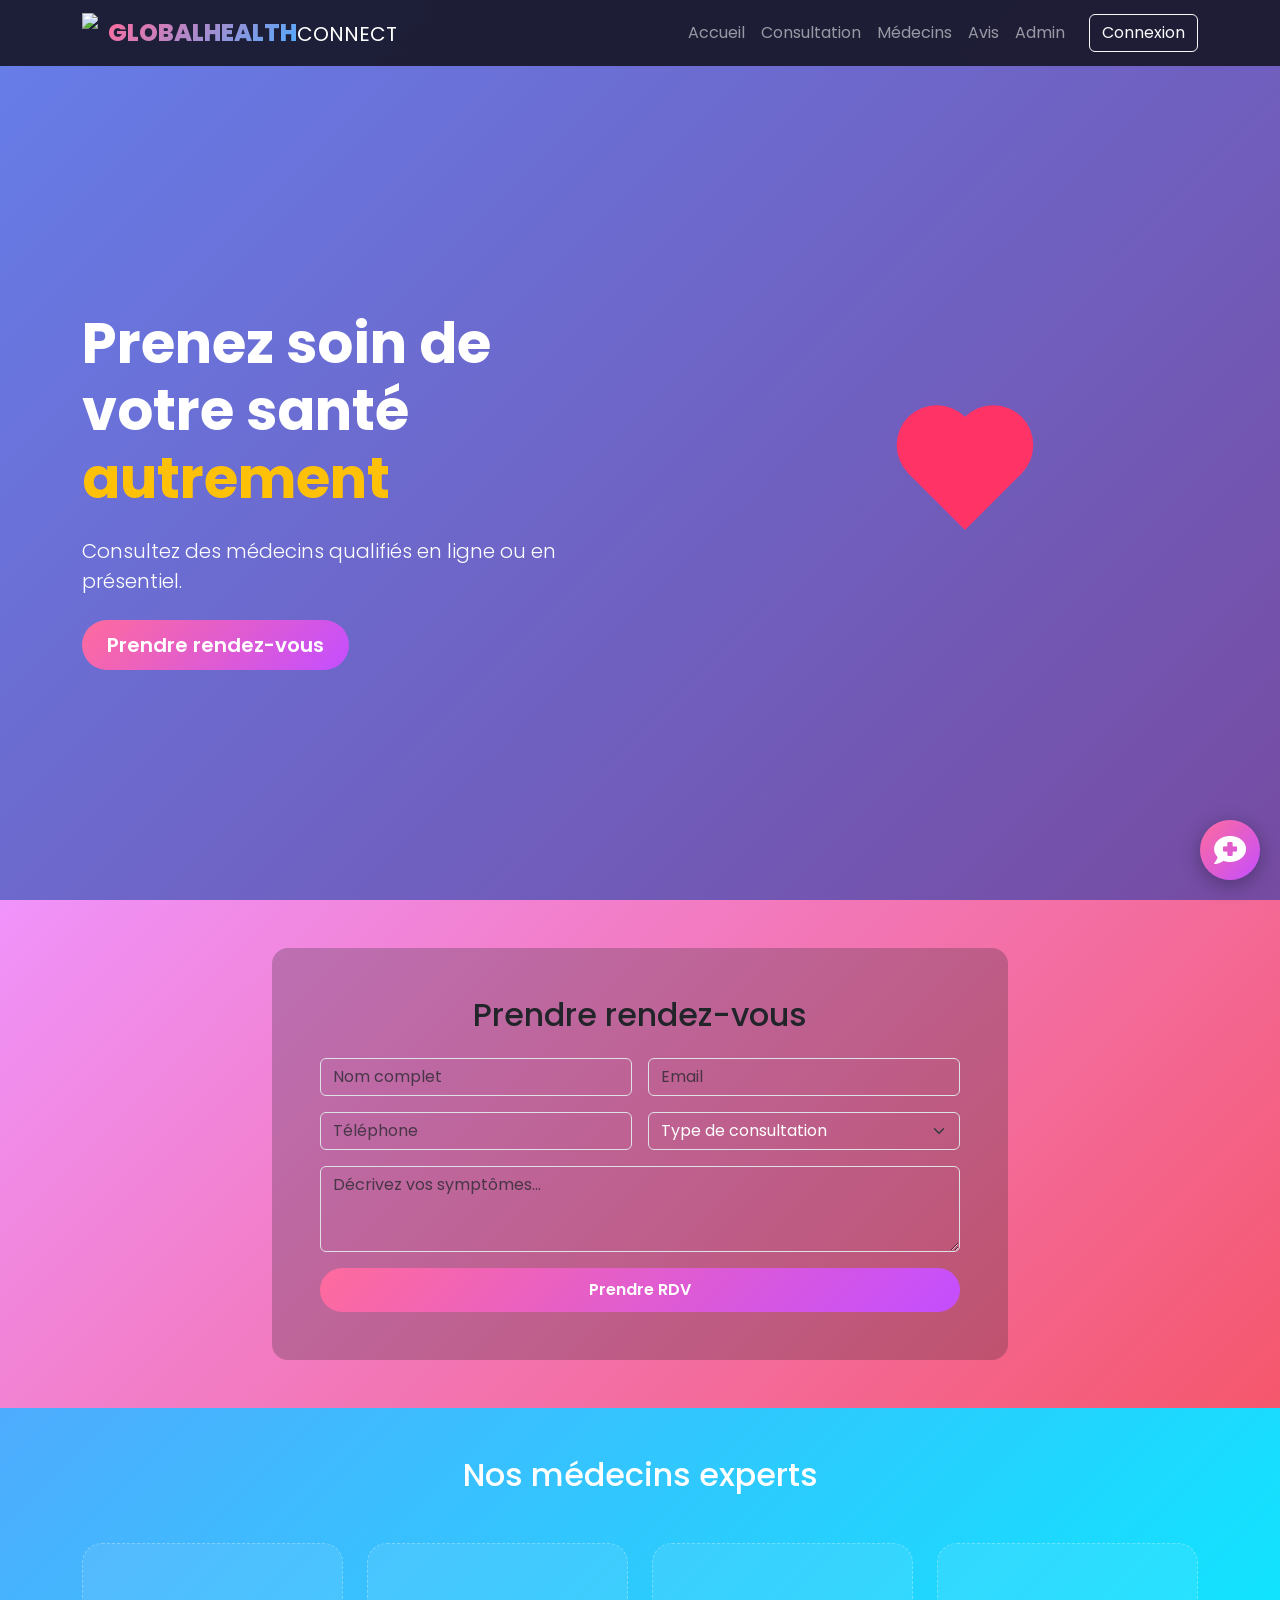
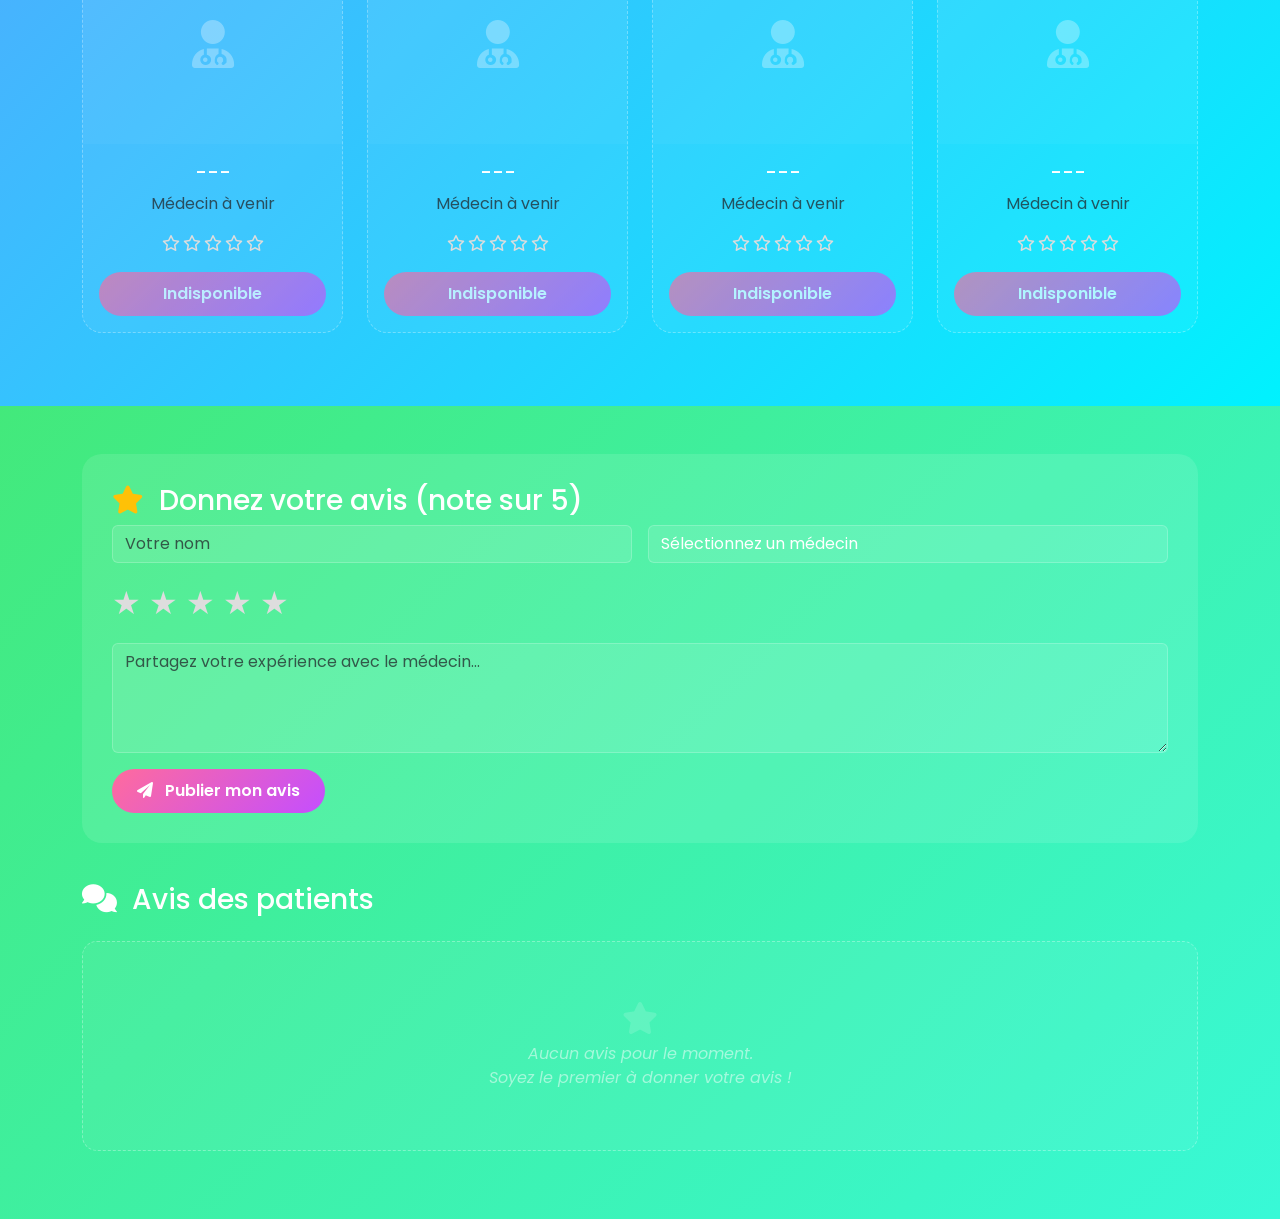
==== app/views/frontoffice/layout/index.html @ df86ed03 "Premier commit" ====
<!DOCTYPE html>
<html lang="fr">
<head>
    <meta charset="UTF-8">
    <meta name="viewport" content="width=device-width, initial-scale=1.0">
    <title>GlobalHealth - Plateforme Médicale</title>
    <link href="https://cdn.jsdelivr.net/npm/bootstrap@5.1.3/dist/css/bootstrap.min.css" rel="stylesheet">
    <link rel="stylesheet" href="https://cdnjs.cloudflare.com/ajax/libs/font-awesome/6.0.0/css/all.min.css">
    <link href="https://fonts.googleapis.com/css2?family=Poppins:wght@300;400;500;600;700;800&display=swap" rel="stylesheet">
    <style>
        :root { --vibrant-pink: #ff6b9d; --vibrant-purple: #c44eff; --light-blue: #4facfe; --dark-bg: #1a1a2e; }
        * { margin: 0; padding: 0; box-sizing: border-box; }
        body { font-family: 'Poppins', sans-serif; background: var(--dark-bg); color: white; overflow-x: hidden; }
        
        .navbar-brand img { height: 40px; }
        .globalhealth-logo { display: flex; align-items: center; gap: 10px; }
        .globalhealth-logo .logo-text { font-size: 1.5rem; font-weight: 800; background: linear-gradient(135deg, var(--vibrant-pink), var(--light-blue)); -webkit-background-clip: text; -webkit-text-fill-color: transparent; }
        .user-avatar { width: 40px; height: 40px; background: linear-gradient(135deg, var(--vibrant-pink), var(--vibrant-purple)); border-radius: 50%; display: flex; align-items: center; justify-content: center; cursor: pointer; }
        .btn-custom { background: linear-gradient(135deg, var(--vibrant-pink), var(--vibrant-purple)); border: none; padding: 10px 25px; border-radius: 30px; color: white; font-weight: 600; transition: all 0.3s; }
        .btn-custom:hover { transform: translateY(-2px); }
        
        /* Cartes médecins (template vide) */
        .doctor-card { background: rgba(255,255,255,0.05); border-radius: 20px; overflow: hidden; transition: all 0.3s; margin-bottom: 25px; border: 1px dashed rgba(255,255,255,0.3); }
        .doctor-card .card-placeholder { height: 200px; background: rgba(255,255,255,0.03); display: flex; align-items: center; justify-content: center; }
        .review-card { background: rgba(255,255,255,0.05); border-radius: 15px; padding: 20px; margin-bottom: 20px; border: 1px dashed rgba(255,255,255,0.3); }
        
        /* Étoiles */
        .rating-static { display: inline-flex; gap: 3px; }
        .rating-static i.fas.fa-star { color: #ffc107; }
        .rating-static i.far.fa-star { color: #ddd; }
        .rating-input { display: flex; flex-direction: row-reverse; justify-content: flex-end; gap: 8px; }
        .rating-input input { display: none; }
        .rating-input label { font-size: 2rem; color: #ddd; cursor: pointer; }
        .rating-input label:hover, .rating-input label:hover ~ label, .rating-input input:checked ~ label { color: #ffc107; }
        
        .review-form-container { background: rgba(255,255,255,0.1); border-radius: 20px; padding: 30px; margin-bottom: 40px; }
        .review-form-container .form-control, .review-form-container .form-select { background: rgba(255,255,255,0.1); border: 1px solid rgba(255,255,255,0.2); color: white; }
        
        .login-modal .modal-content { background: linear-gradient(135deg, #1a1a2e, #16213e); border: 1px solid rgba(255,255,255,0.2); border-radius: 20px; }
        
        /* Chatbot - interface non fonctionnelle */
        .chatbot-container { position: fixed; bottom: 20px; right: 20px; z-index: 1000; }
        .chatbot-toggle { width: 60px; height: 60px; border-radius: 50%; background: linear-gradient(135deg, var(--vibrant-pink), var(--vibrant-purple)); display: flex; align-items: center; justify-content: center; cursor: pointer; box-shadow: 0 5px 20px rgba(0,0,0,0.3); }
        .chatbot-window { position: absolute; bottom: 80px; right: 0; width: 380px; height: 500px; background: rgba(26,26,46,0.95); backdrop-filter: blur(10px); border-radius: 20px; border: 1px solid rgba(255,255,255,0.2); display: none; flex-direction: column; overflow: hidden; }
        .chatbot-window.show { display: flex; }
        .chatbot-header { background: linear-gradient(135deg, var(--vibrant-pink), var(--vibrant-purple)); padding: 15px; text-align: center; }
        .chatbot-messages { flex: 1; padding: 15px; overflow-y: auto; }
        .chatbot-input { display: flex; padding: 10px; border-top: 1px solid rgba(255,255,255,0.2); }
        .chatbot-input input { flex: 1; background: rgba(255,255,255,0.1); border: none; padding: 10px; border-radius: 20px; color: white; }
        .chatbot-input button { background: var(--vibrant-pink); border: none; border-radius: 50%; width: 40px; margin-left: 10px; color: white; cursor: pointer; }
        .message { margin-bottom: 10px; padding: 8px 12px; border-radius: 15px; max-width: 80%; }
        .message.user { background: var(--vibrant-purple); margin-left: auto; text-align: right; }
        .message.bot { background: rgba(255,255,255,0.1); }
        
        .notification-toast { position: fixed; bottom: 20px; right: 20px; background: linear-gradient(135deg, var(--vibrant-pink), var(--vibrant-purple)); padding: 12px 24px; border-radius: 10px; transform: translateX(400px); transition: transform 0.3s; z-index: 1001; }
        .notification-toast.show { transform: translateX(0); }
        .heartbeat-animation { position: relative; width: 200px; height: 200px; margin: 0 auto; }
        .heart { position: absolute; top: 50%; left: 50%; width: 80px; height: 80px; background: #ff3366; transform: rotate(45deg) translate(-50%, -50%); animation: heartbeat 1.5s infinite; }
        .heart:before, .heart:after { content: ''; position: absolute; width: 80px; height: 80px; border-radius: 50%; background: #ff3366; }
        .heart:before { top: -40px; left: 0; }
        .heart:after { top: 0; left: -40px; }
        @keyframes heartbeat { 0%,100% { transform: rotate(45deg) scale(1); } 50% { transform: rotate(45deg) scale(1.2); } }
        
        .placeholder-text { color: rgba(255,255,255,0.5); text-align: center; padding: 40px; font-style: italic; }
    </style>
</head>
<body>

<!-- Navigation -->
<nav class="navbar navbar-expand-lg navbar-dark fixed-top" style="background: rgba(26,26,46,0.95); backdrop-filter: blur(10px);">
    <div class="container">
        <a class="navbar-brand" href="#"><div class="globalhealth-logo"><img src="https://via.placeholder.com/40x40?text=GH"><div><span class="logo-text">GLOBALHEALTH</span><span class="logo-sub">CONNECT</span></div></div></a>
        <button class="navbar-toggler" type="button" data-bs-toggle="collapse" data-bs-target="#navbarNav"><span class="navbar-toggler-icon"></span></button>
        <div class="collapse navbar-collapse" id="navbarNav">
            <ul class="navbar-nav ms-auto">
                <li class="nav-item"><a class="nav-link" href="#home">Accueil</a></li>
                <li class="nav-item"><a class="nav-link" href="#consultation">Consultation</a></li>
                <li class="nav-item"><a class="nav-link" href="#medecins">Médecins</a></li>
                <li class="nav-item"><a class="nav-link" href="#avis">Avis</a></li>
                <li class="nav-item"><a class="nav-link" href="#" onclick="checkAdminAndRedirect()">Admin</a></li>
            </ul>
            <div class="user-menu ms-3" id="userMenu" style="display: none;">
                <div class="dropdown"><div class="user-avatar" data-bs-toggle="dropdown"><i class="fas fa-user"></i></div>
                <ul class="dropdown-menu dropdown-menu-custom"><li><a class="dropdown-item" href="#" onclick="showProfile()">Mon profil</a></li><li><a class="dropdown-item" href="#" onclick="showAppointments()">Mes RDV</a></li><li><a class="dropdown-item" href="#" onclick="logout()">Déconnexion</a></li></ul></div>
            </div>
            <button class="btn btn-outline-light ms-3" id="loginBtn" onclick="showLoginModal()">Connexion</button>
        </div>
    </div>
</nav>

<!-- Hero Section -->
<section id="home" style="min-height: 100vh; display: flex; align-items: center; background: linear-gradient(135deg, #667eea 0%, #764ba2 100%); padding-top: 80px;">
    <div class="container"><div class="row align-items-center"><div class="col-lg-6"><h1 class="display-4 fw-bold mb-4">Prenez soin de votre santé <span class="text-warning">autrement</span></h1><p class="lead mb-4">Consultez des médecins qualifiés en ligne ou en présentiel.</p><a href="#consultation" class="btn btn-custom btn-lg">Prendre rendez-vous</a></div>
    <div class="col-lg-6 text-center"><div class="heartbeat-animation"><div class="heart"></div></div></div></div></div>
</section>

<!-- Formulaire RDV -->
<section id="consultation" class="py-5" style="background: linear-gradient(135deg, #f093fb 0%, #f5576c 100%);">
    <div class="container"><div class="row justify-content-center"><div class="col-lg-8"><div class="card bg-dark bg-opacity-25 border-0 rounded-4"><div class="card-body p-5"><h2 class="text-center mb-4">Prendre rendez-vous</h2>
    <form id="appointmentForm"><div class="row g-3"><div class="col-md-6"><input type="text" class="form-control bg-transparent text-white" id="patientName" placeholder="Nom complet" required></div>
    <div class="col-md-6"><input type="email" class="form-control bg-transparent text-white" id="patientEmail" placeholder="Email" required></div>
    <div class="col-md-6"><input type="tel" class="form-control bg-transparent text-white" id="patientPhone" placeholder="Téléphone" required></div>
    <div class="col-md-6"><select class="form-select bg-transparent text-white" id="consultationType" required><option value="">Type de consultation</option><option value="video">Visioconférence</option><option value="presentiel">Présentiel</option></select></div>
    <div class="col-12"><textarea class="form-control bg-transparent text-white" id="symptoms" rows="3" placeholder="Décrivez vos symptômes..." required></textarea></div>
    <div class="col-12"><button type="submit" class="btn btn-custom w-100">Prendre RDV</button></div></div></form></div></div></div></div></div>
</section>

<!-- SECTION MÉDECINS - TEMPLATE VIDE -->
<section id="medecins" class="py-5" style="background: linear-gradient(135deg, #4facfe 0%, #00f2fe 100%);">
    <div class="container"><h2 class="text-center mb-5">Nos médecins experts</h2>
    <div class="row" id="doctorsList">
        <!-- Template vide - 4 cartes vides -->
        <div class="col-md-3"><div class="doctor-card"><div class="card-placeholder"><i class="fas fa-user-md fa-3x" style="opacity:0.3"></i></div><div class="p-3 text-center"><h5>---</h5><p class="text-muted">Médecin à venir</p><div class="rating-static"><i class="far fa-star"></i><i class="far fa-star"></i><i class="far fa-star"></i><i class="far fa-star"></i><i class="far fa-star"></i></div><button class="btn btn-custom w-100 mt-3 disabled">Indisponible</button></div></div></div>
        <div class="col-md-3"><div class="doctor-card"><div class="card-placeholder"><i class="fas fa-user-md fa-3x" style="opacity:0.3"></i></div><div class="p-3 text-center"><h5>---</h5><p class="text-muted">Médecin à venir</p><div class="rating-static"><i class="far fa-star"></i><i class="far fa-star"></i><i class="far fa-star"></i><i class="far fa-star"></i><i class="far fa-star"></i></div><button class="btn btn-custom w-100 mt-3 disabled">Indisponible</button></div></div></div>
        <div class="col-md-3"><div class="doctor-card"><div class="card-placeholder"><i class="fas fa-user-md fa-3x" style="opacity:0.3"></i></div><div class="p-3 text-center"><h5>---</h5><p class="text-muted">Médecin à venir</p><div class="rating-static"><i class="far fa-star"></i><i class="far fa-star"></i><i class="far fa-star"></i><i class="far fa-star"></i><i class="far fa-star"></i></div><button class="btn btn-custom w-100 mt-3 disabled">Indisponible</button></div></div></div>
        <div class="col-md-3"><div class="doctor-card"><div class="card-placeholder"><i class="fas fa-user-md fa-3x" style="opacity:0.3"></i></div><div class="p-3 text-center"><h5>---</h5><p class="text-muted">Médecin à venir</p><div class="rating-static"><i class="far fa-star"></i><i class="far fa-star"></i><i class="far fa-star"></i><i class="far fa-star"></i><i class="far fa-star"></i></div><button class="btn btn-custom w-100 mt-3 disabled">Indisponible</button></div></div></div>
    </div></div>
</section>

<!-- SECTION AVIS - TEMPLATE VIDE -->
<section id="avis" class="py-5" style="background: linear-gradient(135deg, #43e97b 0%, #38f9d7 100%);">
    <div class="container">
        <div class="review-form-container"><h3><i class="fas fa-star text-warning me-2"></i> Donnez votre avis (note sur 5)</h3>
        <form id="submitReviewForm"><div class="row g-3"><div class="col-md-6"><input type="text" class="form-control" id="reviewName" placeholder="Votre nom" required></div>
        <div class="col-md-6"><select class="form-select" id="reviewDoctorId" required><option value="">Sélectionnez un médecin</option></select></div>
        <div class="col-12"><div class="rating-input"><input type="radio" name="reviewRating" value="5" id="rating5"><label for="rating5">★</label>
        <input type="radio" name="reviewRating" value="4" id="rating4"><label for="rating4">★</label><input type="radio" name="reviewRating" value="3" id="rating3"><label for="rating3">★</label>
        <input type="radio" name="reviewRating" value="2" id="rating2"><label for="rating2">★</label><input type="radio" name="reviewRating" value="1" id="rating1"><label for="rating1">★</label></div></div>
        <div class="col-12"><textarea class="form-control" id="reviewComment" rows="4" placeholder="Partagez votre expérience avec le médecin..." required></textarea></div>
        <div class="col-12"><button type="submit" class="btn btn-custom"><i class="fas fa-paper-plane me-2"></i> Publier mon avis</button></div></div></form></div>
        <h3 class="mb-4"><i class="fas fa-comments me-2"></i> Avis des patients</h3>
        <div class="row" id="reviewsList">
            <div class="col-12"><div class="review-card text-center"><div class="placeholder-text"><i class="fas fa-star fa-2x mb-2" style="opacity:0.3"></i><br>Aucun avis pour le moment.<br>Soyez le premier à donner votre avis !</div></div></div>
        </div>
    </div>
</section>

<!-- Modal Login -->
<div class="modal fade" id="loginModal" tabindex="-1"><div class="modal-dialog modal-dialog-centered"><div class="modal-content login-modal"><div class="modal-header border-0"><h5 class="modal-title">Connexion Backoffice</h5><button type="button" class="btn-close btn-close-white" data-bs-dismiss="modal"></button></div>
<div class="modal-body"><form id="loginForm"><div class="mb-3"><label>Identifiant</label><input type="text" class="form-control bg-transparent text-white" id="loginUsername" required></div>
<div class="mb-3"><label>Mot de passe</label><input type="password" class="form-control bg-transparent text-white" id="loginPassword" required></div>
<button type="submit" class="btn btn-custom w-100">Se connecter</button></form></div></div></div></div>

<!-- Chatbot - Interface non fonctionnelle (juste le prompt) -->
<div class="chatbot-container"><div class="chatbot-toggle" onclick="toggleChatbot()"><i class="fas fa-comment-medical fa-2x"></i></div>
<div class="chatbot-window" id="chatbotWindow"><div class="chatbot-header"><i class="fas fa-robot me-2"></i>Assistant Médical</div>
<div class="chatbot-messages" id="chatMessages"><div class="message bot">👋 Bonjour ! Je suis votre assistant santé. Posez-moi vos questions.</div></div>
<div class="chatbot-input"><input type="text" id="chatInput" placeholder="Écrivez votre message..."><button onclick="sendMessage()"><i class="fas fa-paper-plane"></i></button></div></div></div>

<div class="notification-toast" id="notificationToast"></div>
<script src="https://cdn.jsdelivr.net/npm/bootstrap@5.1.3/dist/js/bootstrap.bundle.min.js"></script>

<script>
    // ============================================
    // AUTHENTIFICATION UNIQUEMENT
    // ============================================
    let currentUser = null;
    
    function showLoginModal() { new bootstrap.Modal(document.getElementById('loginModal')).show(); }
    
    document.getElementById('loginForm')?.addEventListener('submit', (e) => {
        e.preventDefault();
        const username = document.getElementById('loginUsername').value;
        const password = document.getElementById('loginPassword').value;
        if (username === 'admin' && password === '0000') {
            currentUser = { username: 'admin', role: 'admin' };
            localStorage.setItem('globalhealth_user', JSON.stringify(currentUser));
            bootstrap.Modal.getInstance(document.getElementById('loginModal')).hide();
            document.getElementById('userMenu').style.display = 'flex';
            document.getElementById('loginBtn').style.display = 'none';
            showNotification('Connexion réussie ! Redirection vers le backoffice...');
            setTimeout(() => { window.open('backoffice.html', '_blank'); }, 1500);
        } else {
            showNotification('Identifiant ou mot de passe incorrect', true);
        }
    });
    
    function checkAdminAndRedirect() {
        if (currentUser && currentUser.role === 'admin') {
            window.open('backoffice.html', '_blank');
        } else {
            showLoginModal();
        }
    }
    
    function logout() { currentUser = null; localStorage.removeItem('globalhealth_user'); document.getElementById('userMenu').style.display = 'none'; document.getElementById('loginBtn').style.display = 'block'; showNotification('Déconnecté'); }
    
    // Chatbot non fonctionnel - juste l'interface
    function toggleChatbot() { document.getElementById('chatbotWindow').classList.toggle('show'); }
    function sendMessage() {
        const input = document.getElementById('chatInput');
        const msg = input.value.trim();
        if(!msg) return;
        const messagesDiv = document.getElementById('chatMessages');
        messagesDiv.innerHTML += `<div class="message user">${escapeHtml(msg)}</div>`;
        input.value = '';
        setTimeout(() => {
            messagesDiv.innerHTML += `<div class="message bot">🤖 Fonctionnalité en cours de développement. Notre assistant sera bientôt disponible !</div>`;
            messagesDiv.scrollTop = messagesDiv.scrollHeight;
        }, 500);
        messagesDiv.scrollTop = messagesDiv.scrollHeight;
    }
    
    function escapeHtml(str) { if(!str) return ''; return str.replace(/[&<>]/g, m => ({'&':'&amp;','<':'&lt;','>':'&gt;'}[m])); }
    function showNotification(msg, isError=false, duration=3000) { const t=document.getElementById('notificationToast'); if(t){ t.textContent=msg; t.style.background=isError?'linear-gradient(135deg,#dc3545,#c82333)':'linear-gradient(135deg,var(--vibrant-pink),var(--vibrant-purple))'; t.classList.add('show'); setTimeout(()=>t.classList.remove('show'),duration); } }
    function showProfile() { showNotification('Fonctionnalité à venir'); }
    function showAppointments() { showNotification('Aucun rendez-vous pour le moment'); }
    
    // Formulaire RDV simple avec notification
    document.getElementById('appointmentForm')?.addEventListener('submit', (e) => {
        e.preventDefault();
        showNotification('Votre demande de rendez-vous a été envoyée ! Un médecin vous contactera.');
        e.target.reset();
    });
    
    // Formulaire avis simple avec notification
    document.getElementById('submitReviewForm')?.addEventListener('submit', (e) => {
        e.preventDefault();
        showNotification('Merci pour votre avis ! Il sera publié après modération.');
        e.target.reset();
        document.querySelectorAll('input[name="reviewRating"]').forEach(r => r.checked = false);
    });
    
    // Chargement du select médecin (vide pour template)
    const selectDoctor = document.getElementById('reviewDoctorId');
    if(selectDoctor) {
        selectDoctor.innerHTML = '<option value="">Sélectionnez un médecin</option><option value="1">Dr. À venir - Bientôt disponible</option>';
    }
    
    document.addEventListener('DOMContentLoaded', () => {
        const saved = localStorage.getItem('globalhealth_user');
        if(saved){ try{ currentUser=JSON.parse(saved); document.getElementById('userMenu').style.display='flex'; document.getElementById('loginBtn').style.display='none'; }catch(e){} }
    });
</script>
</body>
</html>
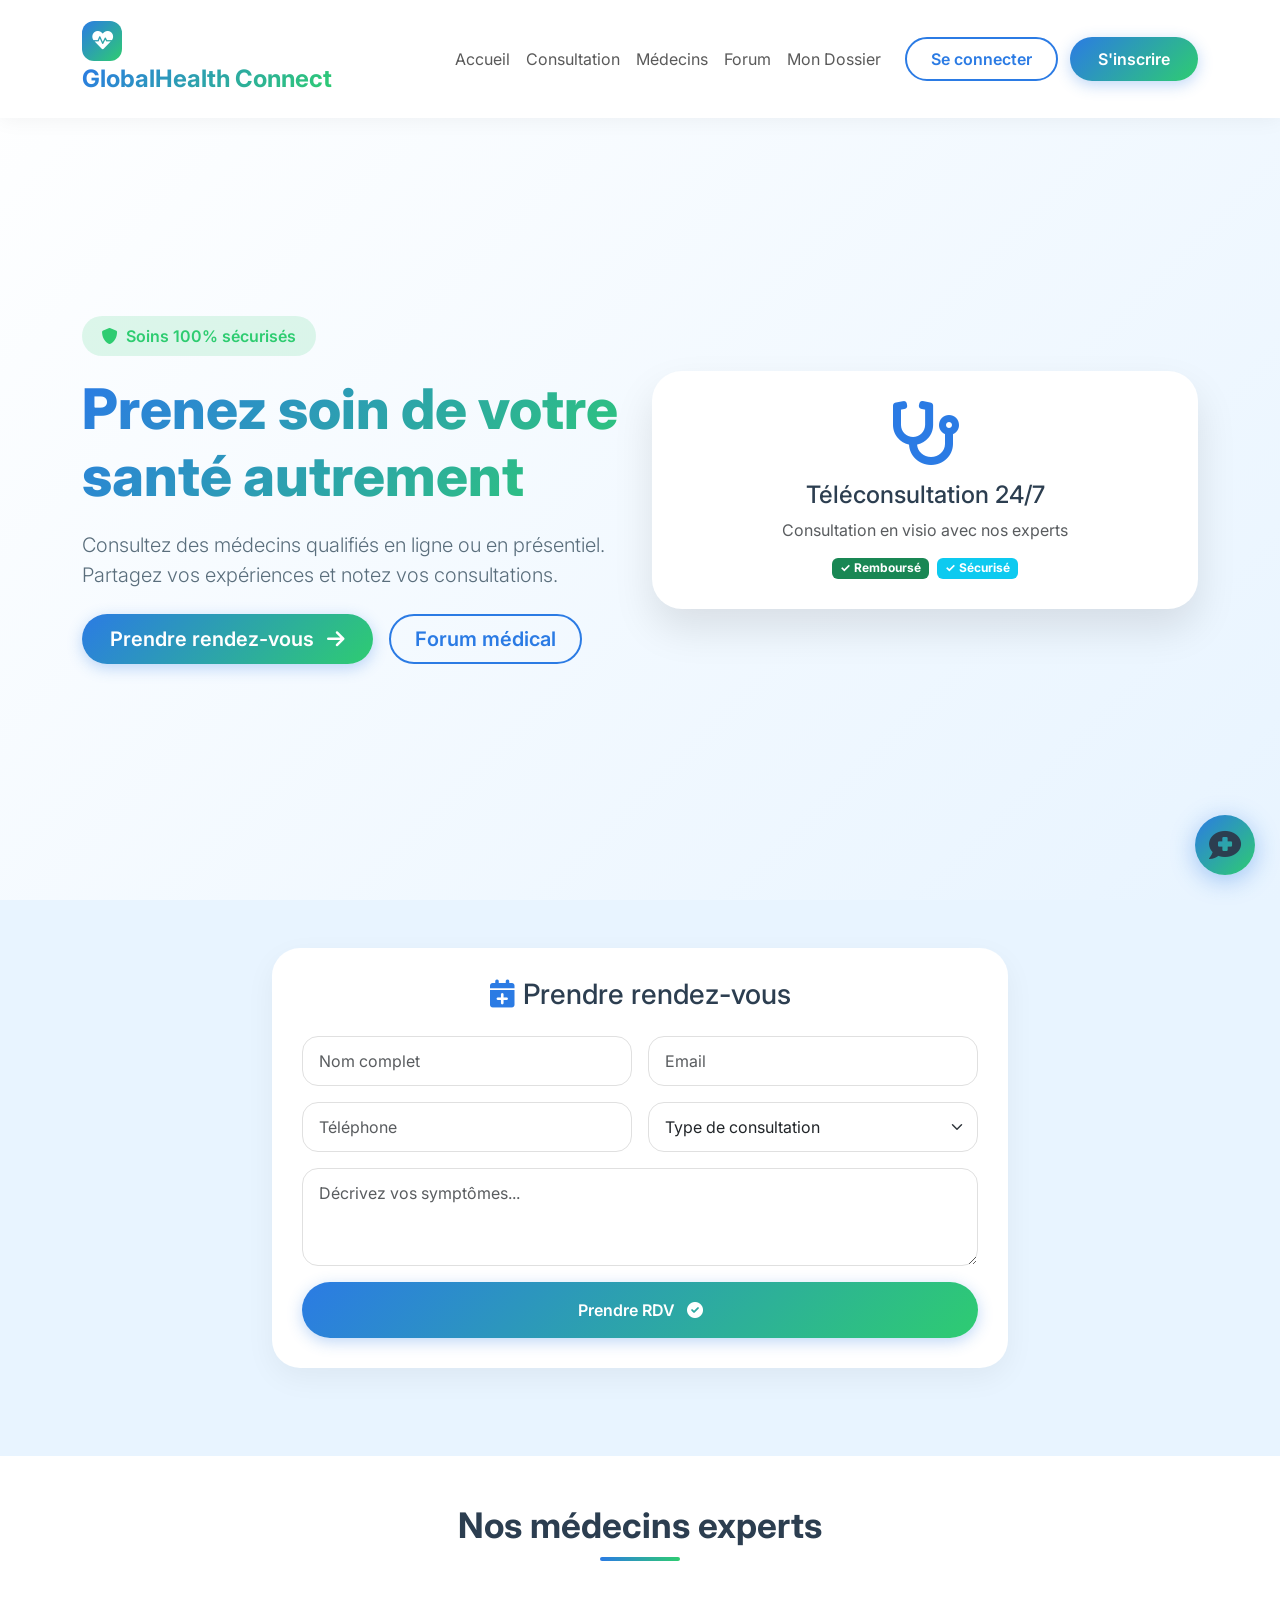
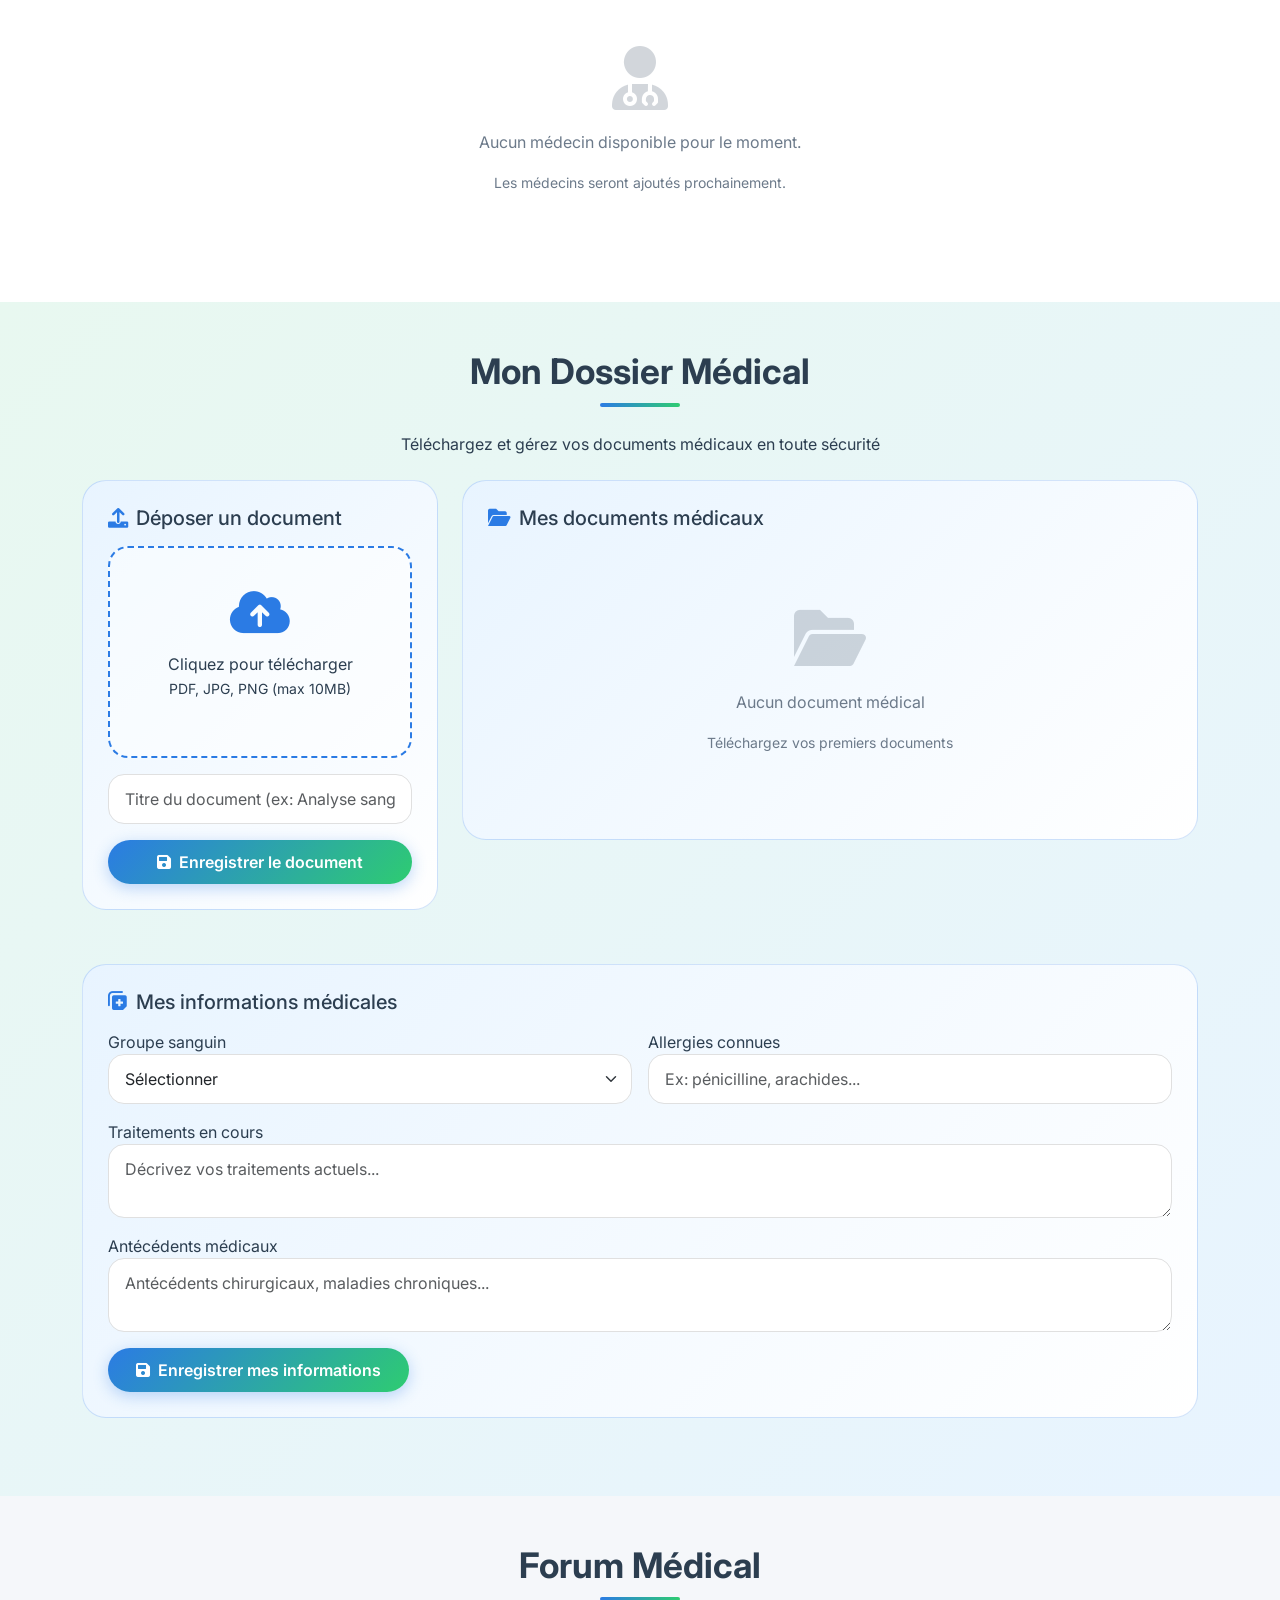
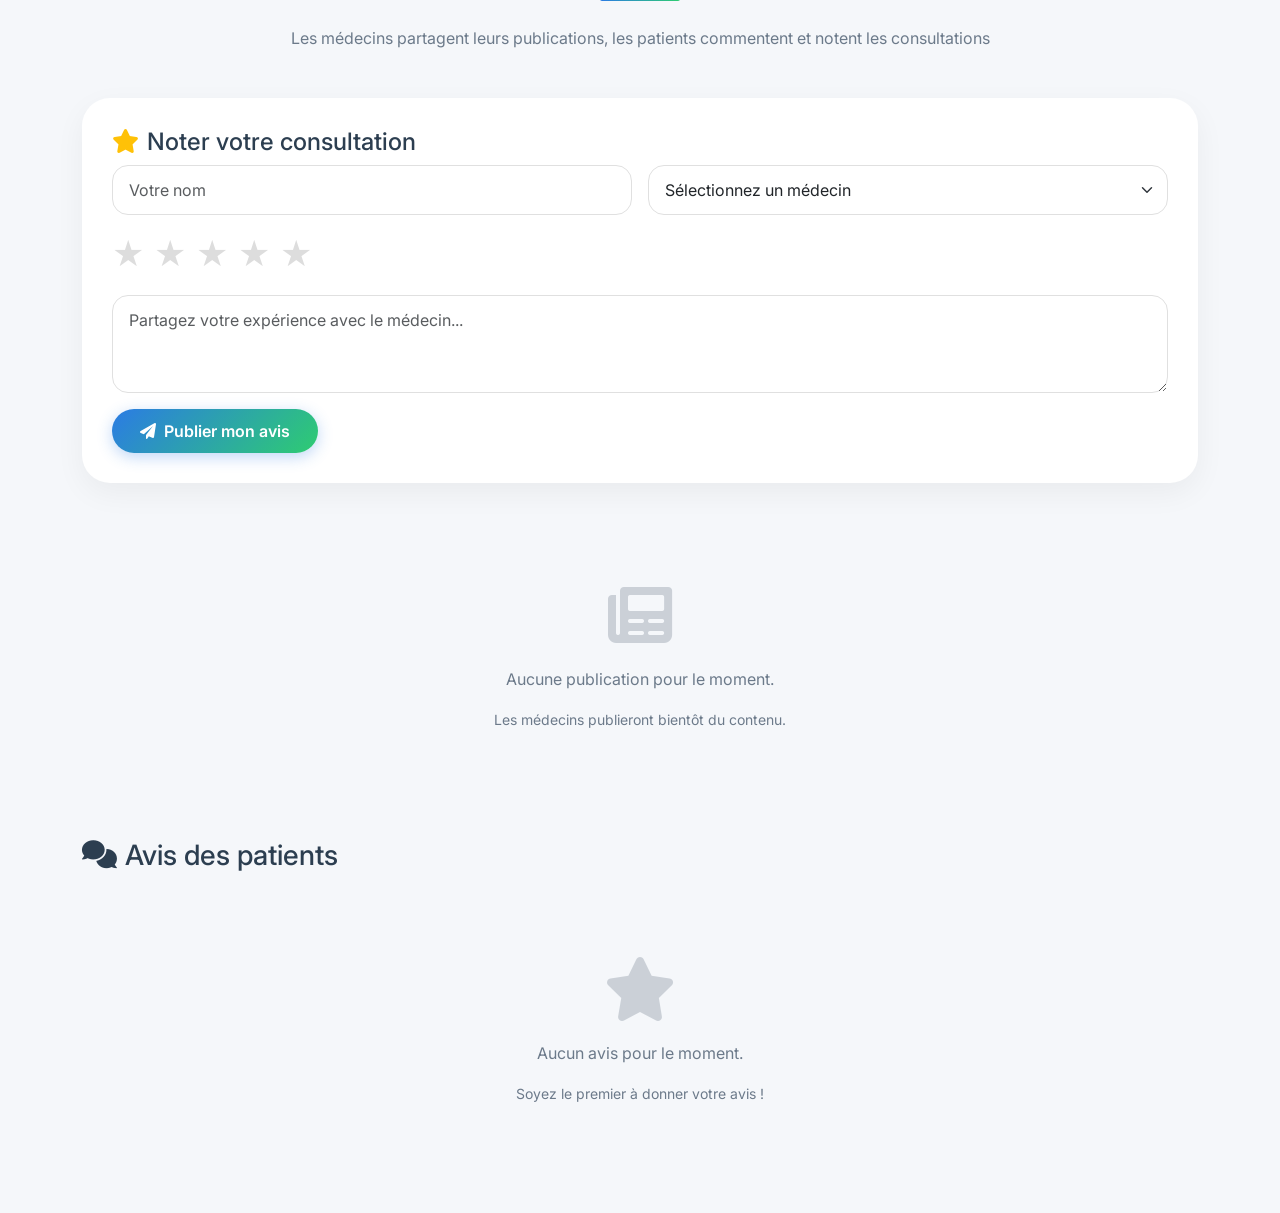
==== commit 9bdea96b: "Premier commit" ====
--- a/app/views/frontoffice/layout/index.html
+++ b/app/views/frontoffice/layout/index.html
@@ -3,189 +3,1209 @@
 <head>
     <meta charset="UTF-8">
     <meta name="viewport" content="width=device-width, initial-scale=1.0">
-    <title>GlobalHealth - Plateforme Médicale</title>
+    <title>GlobalHealth Connect - Plateforme Médicale</title>
     <link href="https://cdn.jsdelivr.net/npm/bootstrap@5.1.3/dist/css/bootstrap.min.css" rel="stylesheet">
     <link rel="stylesheet" href="https://cdnjs.cloudflare.com/ajax/libs/font-awesome/6.0.0/css/all.min.css">
-    <link href="https://fonts.googleapis.com/css2?family=Poppins:wght@300;400;500;600;700;800&display=swap" rel="stylesheet">
+    <link href="https://fonts.googleapis.com/css2?family=Inter:wght@300;400;500;600;700;800&display=swap" rel="stylesheet">
     <style>
-        :root { --vibrant-pink: #ff6b9d; --vibrant-purple: #c44eff; --light-blue: #4facfe; --dark-bg: #1a1a2e; }
+        :root {
+            --medical-white: #ffffff;
+            --medical-blue: #2b7be4;
+            --medical-light-blue: #e8f4ff;
+            --medical-green: #2ecc71;
+            --medical-light-green: #e8f8f0;
+            --medical-dark: #1a2b3c;
+            --medical-gray: #f5f7fa;
+            --medical-text: #2c3e50;
+        }
         * { margin: 0; padding: 0; box-sizing: border-box; }
-        body { font-family: 'Poppins', sans-serif; background: var(--dark-bg); color: white; overflow-x: hidden; }
-        
-        .navbar-brand img { height: 40px; }
-        .globalhealth-logo { display: flex; align-items: center; gap: 10px; }
-        .globalhealth-logo .logo-text { font-size: 1.5rem; font-weight: 800; background: linear-gradient(135deg, var(--vibrant-pink), var(--light-blue)); -webkit-background-clip: text; -webkit-text-fill-color: transparent; }
-        .user-avatar { width: 40px; height: 40px; background: linear-gradient(135deg, var(--vibrant-pink), var(--vibrant-purple)); border-radius: 50%; display: flex; align-items: center; justify-content: center; cursor: pointer; }
-        .btn-custom { background: linear-gradient(135deg, var(--vibrant-pink), var(--vibrant-purple)); border: none; padding: 10px 25px; border-radius: 30px; color: white; font-weight: 600; transition: all 0.3s; }
-        .btn-custom:hover { transform: translateY(-2px); }
-        
-        /* Cartes médecins (template vide) */
-        .doctor-card { background: rgba(255,255,255,0.05); border-radius: 20px; overflow: hidden; transition: all 0.3s; margin-bottom: 25px; border: 1px dashed rgba(255,255,255,0.3); }
-        .doctor-card .card-placeholder { height: 200px; background: rgba(255,255,255,0.03); display: flex; align-items: center; justify-content: center; }
-        .review-card { background: rgba(255,255,255,0.05); border-radius: 15px; padding: 20px; margin-bottom: 20px; border: 1px dashed rgba(255,255,255,0.3); }
-        
-        /* Étoiles */
-        .rating-static { display: inline-flex; gap: 3px; }
-        .rating-static i.fas.fa-star { color: #ffc107; }
-        .rating-static i.far.fa-star { color: #ddd; }
-        .rating-input { display: flex; flex-direction: row-reverse; justify-content: flex-end; gap: 8px; }
+        body {
+            font-family: 'Inter', sans-serif;
+            background: var(--medical-gray);
+            color: var(--medical-text);
+            overflow-x: hidden;
+        }
+        
+        @keyframes fadeInUp {
+            from { opacity: 0; transform: translateY(30px); }
+            to { opacity: 1; transform: translateY(0); }
+        }
+        @keyframes float {
+            0%, 100% { transform: translateY(0px); }
+            50% { transform: translateY(-15px); }
+        }
+        
+        .animate-fade-up { animation: fadeInUp 0.8s ease-out forwards; }
+        .animate-float { animation: float 4s ease-in-out infinite; }
+        
+        .navbar {
+            background: rgba(255,255,255,0.98);
+            backdrop-filter: blur(10px);
+            box-shadow: 0 2px 20px rgba(0,0,0,0.05);
+            padding: 1rem 0;
+        }
+        .logo-icon {
+            width: 40px;
+            height: 40px;
+            background: linear-gradient(135deg, var(--medical-blue), var(--medical-green));
+            border-radius: 12px;
+            display: flex;
+            align-items: center;
+            justify-content: center;
+            color: white;
+            font-size: 1.3rem;
+        }
+        .logo-text {
+            font-size: 1.5rem;
+            font-weight: 700;
+            background: linear-gradient(135deg, var(--medical-blue), var(--medical-green));
+            -webkit-background-clip: text;
+            -webkit-text-fill-color: transparent;
+        }
+        .btn-medical {
+            background: linear-gradient(135deg, var(--medical-blue), var(--medical-green));
+            border: none;
+            padding: 10px 28px;
+            border-radius: 40px;
+            color: white;
+            font-weight: 600;
+            transition: all 0.3s;
+            box-shadow: 0 4px 15px rgba(43,123,228,0.3);
+        }
+        .btn-medical:hover { transform: translateY(-2px); box-shadow: 0 8px 25px rgba(43,123,228,0.4); }
+        .btn-outline-medical {
+            background: transparent;
+            border: 2px solid var(--medical-blue);
+            color: var(--medical-blue);
+            padding: 8px 24px;
+            border-radius: 40px;
+            font-weight: 600;
+            transition: all 0.3s;
+        }
+        .btn-outline-medical:hover { background: var(--medical-blue); color: white; }
+        
+        .hero-section {
+            min-height: 100vh;
+            background: linear-gradient(135deg, #ffffff 0%, #e8f4ff 100%);
+            display: flex;
+            align-items: center;
+            padding-top: 80px;
+            position: relative;
+            overflow: hidden;
+        }
+        .hero-title {
+            font-size: 3.5rem;
+            font-weight: 800;
+            line-height: 1.2;
+            margin-bottom: 20px;
+            background: linear-gradient(135deg, var(--medical-blue), var(--medical-green));
+            -webkit-background-clip: text;
+            -webkit-text-fill-color: transparent;
+        }
+        .floating-card {
+            background: white;
+            border-radius: 30px;
+            padding: 30px;
+            box-shadow: 0 20px 40px rgba(0,0,0,0.1);
+            animation: float 5s ease-in-out infinite;
+        }
+        
+        .section-title {
+            font-size: 2.2rem;
+            font-weight: 700;
+            margin-bottom: 40px;
+            text-align: center;
+            position: relative;
+        }
+        .section-title:after {
+            content: '';
+            position: absolute;
+            bottom: -15px;
+            left: 50%;
+            transform: translateX(-50%);
+            width: 80px;
+            height: 4px;
+            background: linear-gradient(90deg, var(--medical-blue), var(--medical-green));
+            border-radius: 2px;
+        }
+        
+        .forum-card {
+            background: white;
+            border-radius: 24px;
+            margin-bottom: 30px;
+            box-shadow: 0 5px 20px rgba(0,0,0,0.05);
+            overflow: hidden;
+            transition: all 0.3s;
+        }
+        .forum-card:hover { transform: translateY(-5px); box-shadow: 0 15px 40px rgba(0,0,0,0.1); }
+        .forum-header {
+            padding: 20px 25px;
+            background: linear-gradient(135deg, var(--medical-light-blue), white);
+            border-bottom: 1px solid rgba(0,0,0,0.05);
+            display: flex;
+            justify-content: space-between;
+            align-items: center;
+        }
+        .doctor-avatar {
+            width: 55px;
+            height: 55px;
+            background: linear-gradient(135deg, var(--medical-blue), var(--medical-green));
+            border-radius: 50%;
+            display: flex;
+            align-items: center;
+            justify-content: center;
+            color: white;
+            font-size: 1.5rem;
+        }
+        .forum-media {
+            width: 100%;
+            max-height: 400px;
+            object-fit: cover;
+            border-radius: 16px;
+        }
+        .forum-content { padding: 20px 25px; }
+        .forum-stats {
+            padding: 15px 25px;
+            border-top: 1px solid rgba(0,0,0,0.05);
+            display: flex;
+            gap: 20px;
+            background: var(--medical-gray);
+        }
+        .comment-card {
+            background: var(--medical-gray);
+            border-radius: 16px;
+            padding: 15px;
+            margin-bottom: 12px;
+        }
+        .doctor-card {
+            background: white;
+            border-radius: 24px;
+            overflow: hidden;
+            transition: all 0.3s;
+            margin-bottom: 25px;
+            box-shadow: 0 5px 20px rgba(0,0,0,0.05);
+            text-align: center;
+            padding: 25px 20px;
+        }
+        .doctor-card:hover { transform: translateY(-8px); }
+        .doctor-avatar-lg {
+            width: 120px;
+            height: 120px;
+            background: linear-gradient(135deg, var(--medical-light-blue), var(--medical-blue));
+            border-radius: 50%;
+            margin: 0 auto 15px;
+            display: flex;
+            align-items: center;
+            justify-content: center;
+            font-size: 3rem;
+            color: white;
+        }
+        .rating-stars i { color: #ffc107; font-size: 0.9rem; }
+        .rating-input {
+            display: flex;
+            flex-direction: row-reverse;
+            justify-content: flex-end;
+            gap: 10px;
+        }
         .rating-input input { display: none; }
-        .rating-input label { font-size: 2rem; color: #ddd; cursor: pointer; }
-        .rating-input label:hover, .rating-input label:hover ~ label, .rating-input input:checked ~ label { color: #ffc107; }
-        
-        .review-form-container { background: rgba(255,255,255,0.1); border-radius: 20px; padding: 30px; margin-bottom: 40px; }
-        .review-form-container .form-control, .review-form-container .form-select { background: rgba(255,255,255,0.1); border: 1px solid rgba(255,255,255,0.2); color: white; }
-        
-        .login-modal .modal-content { background: linear-gradient(135deg, #1a1a2e, #16213e); border: 1px solid rgba(255,255,255,0.2); border-radius: 20px; }
-        
-        /* Chatbot - interface non fonctionnelle */
-        .chatbot-container { position: fixed; bottom: 20px; right: 20px; z-index: 1000; }
-        .chatbot-toggle { width: 60px; height: 60px; border-radius: 50%; background: linear-gradient(135deg, var(--vibrant-pink), var(--vibrant-purple)); display: flex; align-items: center; justify-content: center; cursor: pointer; box-shadow: 0 5px 20px rgba(0,0,0,0.3); }
-        .chatbot-window { position: absolute; bottom: 80px; right: 0; width: 380px; height: 500px; background: rgba(26,26,46,0.95); backdrop-filter: blur(10px); border-radius: 20px; border: 1px solid rgba(255,255,255,0.2); display: none; flex-direction: column; overflow: hidden; }
+        .rating-input label {
+            font-size: 2rem;
+            color: #ddd;
+            cursor: pointer;
+            transition: all 0.2s;
+        }
+        .rating-input label:hover,
+        .rating-input label:hover ~ label,
+        .rating-input input:checked ~ label { color: #ffc107; }
+        
+        .review-form-container {
+            background: white;
+            border-radius: 28px;
+            padding: 30px;
+            margin-bottom: 40px;
+            box-shadow: 0 10px 30px rgba(0,0,0,0.05);
+        }
+        .review-card {
+            background: white;
+            border-radius: 20px;
+            padding: 20px;
+            margin-bottom: 20px;
+            box-shadow: 0 2px 10px rgba(0,0,0,0.05);
+        }
+        
+        .medical-folder-card {
+            background: linear-gradient(135deg, var(--medical-light-blue), white);
+            border-radius: 24px;
+            padding: 25px;
+            margin-bottom: 30px;
+            border: 1px solid rgba(43,123,228,0.2);
+        }
+        .file-upload-area {
+            border: 2px dashed var(--medical-blue);
+            border-radius: 20px;
+            padding: 40px;
+            text-align: center;
+            background: rgba(255,255,255,0.5);
+            cursor: pointer;
+            transition: all 0.3s;
+        }
+        .file-upload-area:hover {
+            background: rgba(43,123,228,0.05);
+            border-color: var(--medical-green);
+        }
+        .medical-doc-item {
+            background: white;
+            border-radius: 16px;
+            padding: 15px;
+            margin-bottom: 15px;
+            display: flex;
+            justify-content: space-between;
+            align-items: center;
+            box-shadow: 0 2px 8px rgba(0,0,0,0.05);
+        }
+        
+        .chatbot-container {
+            position: fixed;
+            bottom: 25px;
+            right: 25px;
+            z-index: 1000;
+        }
+        .chatbot-toggle {
+            width: 60px;
+            height: 60px;
+            border-radius: 50%;
+            background: linear-gradient(135deg, var(--medical-blue), var(--medical-green));
+            display: flex;
+            align-items: center;
+            justify-content: center;
+            cursor: pointer;
+            box-shadow: 0 5px 25px rgba(43,123,228,0.4);
+            transition: all 0.3s;
+        }
+        .chatbot-toggle:hover { transform: scale(1.05); }
+        .chatbot-window {
+            position: absolute;
+            bottom: 80px;
+            right: 0;
+            width: 380px;
+            height: 500px;
+            background: white;
+            border-radius: 24px;
+            box-shadow: 0 20px 50px rgba(0,0,0,0.15);
+            display: none;
+            flex-direction: column;
+            overflow: hidden;
+        }
         .chatbot-window.show { display: flex; }
-        .chatbot-header { background: linear-gradient(135deg, var(--vibrant-pink), var(--vibrant-purple)); padding: 15px; text-align: center; }
-        .chatbot-messages { flex: 1; padding: 15px; overflow-y: auto; }
-        .chatbot-input { display: flex; padding: 10px; border-top: 1px solid rgba(255,255,255,0.2); }
-        .chatbot-input input { flex: 1; background: rgba(255,255,255,0.1); border: none; padding: 10px; border-radius: 20px; color: white; }
-        .chatbot-input button { background: var(--vibrant-pink); border: none; border-radius: 50%; width: 40px; margin-left: 10px; color: white; cursor: pointer; }
-        .message { margin-bottom: 10px; padding: 8px 12px; border-radius: 15px; max-width: 80%; }
-        .message.user { background: var(--vibrant-purple); margin-left: auto; text-align: right; }
-        .message.bot { background: rgba(255,255,255,0.1); }
-        
-        .notification-toast { position: fixed; bottom: 20px; right: 20px; background: linear-gradient(135deg, var(--vibrant-pink), var(--vibrant-purple)); padding: 12px 24px; border-radius: 10px; transform: translateX(400px); transition: transform 0.3s; z-index: 1001; }
+        .chatbot-header {
+            background: linear-gradient(135deg, var(--medical-blue), var(--medical-green));
+            padding: 18px;
+            text-align: center;
+            color: white;
+        }
+        .chatbot-messages {
+            flex: 1;
+            padding: 18px;
+            overflow-y: auto;
+            background: var(--medical-gray);
+        }
+        .message {
+            margin-bottom: 12px;
+            padding: 10px 16px;
+            border-radius: 20px;
+            max-width: 85%;
+        }
+        .message.user {
+            background: linear-gradient(135deg, var(--medical-blue), var(--medical-green));
+            color: white;
+            margin-left: auto;
+            text-align: right;
+        }
+        .message.bot {
+            background: white;
+            color: var(--medical-text);
+            box-shadow: 0 2px 5px rgba(0,0,0,0.05);
+        }
+        .chatbot-input {
+            display: flex;
+            padding: 12px;
+            background: white;
+            border-top: 1px solid #eee;
+        }
+        .chatbot-input input {
+            flex: 1;
+            border: 1px solid #e0e0e0;
+            padding: 12px 16px;
+            border-radius: 30px;
+            outline: none;
+        }
+        .chatbot-input button {
+            background: linear-gradient(135deg, var(--medical-blue), var(--medical-green));
+            border: none;
+            border-radius: 50%;
+            width: 45px;
+            margin-left: 10px;
+            color: white;
+            cursor: pointer;
+        }
+        
+        .notification-toast {
+            position: fixed;
+            bottom: 25px;
+            left: 25px;
+            background: white;
+            padding: 14px 24px;
+            border-radius: 16px;
+            box-shadow: 0 10px 30px rgba(0,0,0,0.15);
+            transform: translateX(-450px);
+            transition: transform 0.3s;
+            z-index: 1001;
+            border-left: 4px solid var(--medical-green);
+        }
         .notification-toast.show { transform: translateX(0); }
-        .heartbeat-animation { position: relative; width: 200px; height: 200px; margin: 0 auto; }
-        .heart { position: absolute; top: 50%; left: 50%; width: 80px; height: 80px; background: #ff3366; transform: rotate(45deg) translate(-50%, -50%); animation: heartbeat 1.5s infinite; }
-        .heart:before, .heart:after { content: ''; position: absolute; width: 80px; height: 80px; border-radius: 50%; background: #ff3366; }
-        .heart:before { top: -40px; left: 0; }
-        .heart:after { top: 0; left: -40px; }
-        @keyframes heartbeat { 0%,100% { transform: rotate(45deg) scale(1); } 50% { transform: rotate(45deg) scale(1.2); } }
-        
-        .placeholder-text { color: rgba(255,255,255,0.5); text-align: center; padding: 40px; font-style: italic; }
+        
+        .form-control-medical {
+            border: 1px solid #e0e0e0;
+            border-radius: 16px;
+            padding: 12px 16px;
+        }
+        .auth-modal .modal-content {
+            border-radius: 28px;
+            border: none;
+        }
+        
+        .empty-state {
+            text-align: center;
+            padding: 60px 20px;
+            color: #6c7a8a;
+        }
+        .empty-state i { font-size: 4rem; margin-bottom: 20px; opacity: 0.3; }
+        
+        @media (max-width: 768px) {
+            .hero-title { font-size: 2rem; }
+            .chatbot-window { width: 320px; right: -50px; }
+        }
     </style>
 </head>
 <body>
 
-<!-- Navigation -->
-<nav class="navbar navbar-expand-lg navbar-dark fixed-top" style="background: rgba(26,26,46,0.95); backdrop-filter: blur(10px);">
+<nav class="navbar navbar-expand-lg fixed-top">
     <div class="container">
-        <a class="navbar-brand" href="#"><div class="globalhealth-logo"><img src="https://via.placeholder.com/40x40?text=GH"><div><span class="logo-text">GLOBALHEALTH</span><span class="logo-sub">CONNECT</span></div></div></a>
-        <button class="navbar-toggler" type="button" data-bs-toggle="collapse" data-bs-target="#navbarNav"><span class="navbar-toggler-icon"></span></button>
+        <a class="navbar-brand" href="#">
+            <div class="logo-icon"><i class="fas fa-heartbeat"></i></div>
+            <div><span class="logo-text">GlobalHealth Connect</span></div>
+        </a>
+        <button class="navbar-toggler" type="button" data-bs-toggle="collapse" data-bs-target="#navbarNav">
+            <span class="navbar-toggler-icon"></span>
+        </button>
         <div class="collapse navbar-collapse" id="navbarNav">
-            <ul class="navbar-nav ms-auto">
+            <ul class="navbar-nav ms-auto align-items-center">
                 <li class="nav-item"><a class="nav-link" href="#home">Accueil</a></li>
                 <li class="nav-item"><a class="nav-link" href="#consultation">Consultation</a></li>
                 <li class="nav-item"><a class="nav-link" href="#medecins">Médecins</a></li>
-                <li class="nav-item"><a class="nav-link" href="#avis">Avis</a></li>
-                <li class="nav-item"><a class="nav-link" href="#" onclick="checkAdminAndRedirect()">Admin</a></li>
+                <li class="nav-item"><a class="nav-link" href="#forum">Forum</a></li>
+                <li class="nav-item"><a class="nav-link" href="#dossier">Mon Dossier</a></li>
             </ul>
             <div class="user-menu ms-3" id="userMenu" style="display: none;">
-                <div class="dropdown"><div class="user-avatar" data-bs-toggle="dropdown"><i class="fas fa-user"></i></div>
-                <ul class="dropdown-menu dropdown-menu-custom"><li><a class="dropdown-item" href="#" onclick="showProfile()">Mon profil</a></li><li><a class="dropdown-item" href="#" onclick="showAppointments()">Mes RDV</a></li><li><a class="dropdown-item" href="#" onclick="logout()">Déconnexion</a></li></ul></div>
-            </div>
-            <button class="btn btn-outline-light ms-3" id="loginBtn" onclick="showLoginModal()">Connexion</button>
+                <div class="dropdown">
+                    <div class="user-avatar" data-bs-toggle="dropdown" style="width:42px;height:42px;background:linear-gradient(135deg,var(--medical-blue),var(--medical-green));border-radius:50%;display:flex;align-items:center;justify-content:center;cursor:pointer;">
+                        <i class="fas fa-user"></i>
+                    </div>
+                    <ul class="dropdown-menu dropdown-menu-end">
+                        <li><a class="dropdown-item" href="#" onclick="showProfile()"><i class="fas fa-user me-2"></i>Mon profil</a></li>
+                        <li><a class="dropdown-item" href="#" onclick="showAppointments()"><i class="fas fa-calendar me-2"></i>Mes RDV</a></li>
+                        <li><a class="dropdown-item" href="#" onclick="showMedicalFolder()"><i class="fas fa-folder-open me-2"></i>Mon dossier médical</a></li>
+                        <li><hr class="dropdown-divider"></li>
+                        <li><a class="dropdown-item" href="#" onclick="logoutPatient()"><i class="fas fa-sign-out-alt me-2"></i>Déconnexion</a></li>
+                    </ul>
+                </div>
+            </div>
+            <div class="auth-buttons ms-3" id="authButtons">
+                <button class="btn btn-outline-medical me-2" onclick="showSignInModal()">Se connecter</button>
+                <button class="btn btn-medical" onclick="showSignUpModal()">S'inscrire</button>
+            </div>
         </div>
     </div>
 </nav>
 
-<!-- Hero Section -->
-<section id="home" style="min-height: 100vh; display: flex; align-items: center; background: linear-gradient(135deg, #667eea 0%, #764ba2 100%); padding-top: 80px;">
-    <div class="container"><div class="row align-items-center"><div class="col-lg-6"><h1 class="display-4 fw-bold mb-4">Prenez soin de votre santé <span class="text-warning">autrement</span></h1><p class="lead mb-4">Consultez des médecins qualifiés en ligne ou en présentiel.</p><a href="#consultation" class="btn btn-custom btn-lg">Prendre rendez-vous</a></div>
-    <div class="col-lg-6 text-center"><div class="heartbeat-animation"><div class="heart"></div></div></div></div></div>
-</section>
-
-<!-- Formulaire RDV -->
-<section id="consultation" class="py-5" style="background: linear-gradient(135deg, #f093fb 0%, #f5576c 100%);">
-    <div class="container"><div class="row justify-content-center"><div class="col-lg-8"><div class="card bg-dark bg-opacity-25 border-0 rounded-4"><div class="card-body p-5"><h2 class="text-center mb-4">Prendre rendez-vous</h2>
-    <form id="appointmentForm"><div class="row g-3"><div class="col-md-6"><input type="text" class="form-control bg-transparent text-white" id="patientName" placeholder="Nom complet" required></div>
-    <div class="col-md-6"><input type="email" class="form-control bg-transparent text-white" id="patientEmail" placeholder="Email" required></div>
-    <div class="col-md-6"><input type="tel" class="form-control bg-transparent text-white" id="patientPhone" placeholder="Téléphone" required></div>
-    <div class="col-md-6"><select class="form-select bg-transparent text-white" id="consultationType" required><option value="">Type de consultation</option><option value="video">Visioconférence</option><option value="presentiel">Présentiel</option></select></div>
-    <div class="col-12"><textarea class="form-control bg-transparent text-white" id="symptoms" rows="3" placeholder="Décrivez vos symptômes..." required></textarea></div>
-    <div class="col-12"><button type="submit" class="btn btn-custom w-100">Prendre RDV</button></div></div></form></div></div></div></div></div>
-</section>
-
-<!-- SECTION MÉDECINS - TEMPLATE VIDE -->
-<section id="medecins" class="py-5" style="background: linear-gradient(135deg, #4facfe 0%, #00f2fe 100%);">
-    <div class="container"><h2 class="text-center mb-5">Nos médecins experts</h2>
-    <div class="row" id="doctorsList">
-        <!-- Template vide - 4 cartes vides -->
-        <div class="col-md-3"><div class="doctor-card"><div class="card-placeholder"><i class="fas fa-user-md fa-3x" style="opacity:0.3"></i></div><div class="p-3 text-center"><h5>---</h5><p class="text-muted">Médecin à venir</p><div class="rating-static"><i class="far fa-star"></i><i class="far fa-star"></i><i class="far fa-star"></i><i class="far fa-star"></i><i class="far fa-star"></i></div><button class="btn btn-custom w-100 mt-3 disabled">Indisponible</button></div></div></div>
-        <div class="col-md-3"><div class="doctor-card"><div class="card-placeholder"><i class="fas fa-user-md fa-3x" style="opacity:0.3"></i></div><div class="p-3 text-center"><h5>---</h5><p class="text-muted">Médecin à venir</p><div class="rating-static"><i class="far fa-star"></i><i class="far fa-star"></i><i class="far fa-star"></i><i class="far fa-star"></i><i class="far fa-star"></i></div><button class="btn btn-custom w-100 mt-3 disabled">Indisponible</button></div></div></div>
-        <div class="col-md-3"><div class="doctor-card"><div class="card-placeholder"><i class="fas fa-user-md fa-3x" style="opacity:0.3"></i></div><div class="p-3 text-center"><h5>---</h5><p class="text-muted">Médecin à venir</p><div class="rating-static"><i class="far fa-star"></i><i class="far fa-star"></i><i class="far fa-star"></i><i class="far fa-star"></i><i class="far fa-star"></i></div><button class="btn btn-custom w-100 mt-3 disabled">Indisponible</button></div></div></div>
-        <div class="col-md-3"><div class="doctor-card"><div class="card-placeholder"><i class="fas fa-user-md fa-3x" style="opacity:0.3"></i></div><div class="p-3 text-center"><h5>---</h5><p class="text-muted">Médecin à venir</p><div class="rating-static"><i class="far fa-star"></i><i class="far fa-star"></i><i class="far fa-star"></i><i class="far fa-star"></i><i class="far fa-star"></i></div><button class="btn btn-custom w-100 mt-3 disabled">Indisponible</button></div></div></div>
-    </div></div>
-</section>
-
-<!-- SECTION AVIS - TEMPLATE VIDE -->
-<section id="avis" class="py-5" style="background: linear-gradient(135deg, #43e97b 0%, #38f9d7 100%);">
+<section id="home" class="hero-section">
     <div class="container">
-        <div class="review-form-container"><h3><i class="fas fa-star text-warning me-2"></i> Donnez votre avis (note sur 5)</h3>
-        <form id="submitReviewForm"><div class="row g-3"><div class="col-md-6"><input type="text" class="form-control" id="reviewName" placeholder="Votre nom" required></div>
-        <div class="col-md-6"><select class="form-select" id="reviewDoctorId" required><option value="">Sélectionnez un médecin</option></select></div>
-        <div class="col-12"><div class="rating-input"><input type="radio" name="reviewRating" value="5" id="rating5"><label for="rating5">★</label>
-        <input type="radio" name="reviewRating" value="4" id="rating4"><label for="rating4">★</label><input type="radio" name="reviewRating" value="3" id="rating3"><label for="rating3">★</label>
-        <input type="radio" name="reviewRating" value="2" id="rating2"><label for="rating2">★</label><input type="radio" name="reviewRating" value="1" id="rating1"><label for="rating1">★</label></div></div>
-        <div class="col-12"><textarea class="form-control" id="reviewComment" rows="4" placeholder="Partagez votre expérience avec le médecin..." required></textarea></div>
-        <div class="col-12"><button type="submit" class="btn btn-custom"><i class="fas fa-paper-plane me-2"></i> Publier mon avis</button></div></div></form></div>
-        <h3 class="mb-4"><i class="fas fa-comments me-2"></i> Avis des patients</h3>
-        <div class="row" id="reviewsList">
-            <div class="col-12"><div class="review-card text-center"><div class="placeholder-text"><i class="fas fa-star fa-2x mb-2" style="opacity:0.3"></i><br>Aucun avis pour le moment.<br>Soyez le premier à donner votre avis !</div></div></div>
+        <div class="row align-items-center">
+            <div class="col-lg-6 animate-fade-up">
+                <div class="hero-badge" style="background:rgba(46,204,113,0.15);padding:8px 20px;border-radius:40px;display:inline-block;margin-bottom:20px;color:var(--medical-green);font-weight:600;">
+                    <i class="fas fa-shield-alt me-2"></i>Soins 100% sécurisés
+                </div>
+                <h1 class="hero-title">Prenez soin de votre santé autrement</h1>
+                <p class="lead mb-4" style="color: #5a6e7c;">Consultez des médecins qualifiés en ligne ou en présentiel. Partagez vos expériences et notez vos consultations.</p>
+                <div class="d-flex gap-3">
+                    <a href="#consultation" class="btn btn-medical btn-lg">Prendre rendez-vous <i class="fas fa-arrow-right ms-2"></i></a>
+                    <a href="#forum" class="btn btn-outline-medical btn-lg">Forum médical</a>
+                </div>
+            </div>
+            <div class="col-lg-6 text-center animate-float">
+                <div class="floating-card">
+                    <i class="fas fa-stethoscope fa-4x" style="color: var(--medical-blue);"></i>
+                    <h4 class="mt-3">Téléconsultation 24/7</h4>
+                    <p class="text-muted">Consultation en visio avec nos experts</p>
+                    <div class="d-flex justify-content-center gap-2 mt-3">
+                        <span class="badge bg-success">✓ Remboursé</span>
+                        <span class="badge bg-info">✓ Sécurisé</span>
+                    </div>
+                </div>
+            </div>
         </div>
     </div>
 </section>
 
-<!-- Modal Login -->
-<div class="modal fade" id="loginModal" tabindex="-1"><div class="modal-dialog modal-dialog-centered"><div class="modal-content login-modal"><div class="modal-header border-0"><h5 class="modal-title">Connexion Backoffice</h5><button type="button" class="btn-close btn-close-white" data-bs-dismiss="modal"></button></div>
-<div class="modal-body"><form id="loginForm"><div class="mb-3"><label>Identifiant</label><input type="text" class="form-control bg-transparent text-white" id="loginUsername" required></div>
-<div class="mb-3"><label>Mot de passe</label><input type="password" class="form-control bg-transparent text-white" id="loginPassword" required></div>
-<button type="submit" class="btn btn-custom w-100">Se connecter</button></form></div></div></div></div>
+<section id="consultation" class="py-5" style="background: var(--medical-light-blue);">
+    <div class="container">
+        <div class="row justify-content-center">
+            <div class="col-lg-8">
+                <div class="review-form-container">
+                    <h3 class="text-center mb-4"><i class="fas fa-calendar-plus me-2" style="color: var(--medical-blue);"></i>Prendre rendez-vous</h3>
+                    <form id="appointmentForm">
+                        <div class="row g-3">
+                            <div class="col-md-6"><input type="text" class="form-control form-control-medical" id="patientName" placeholder="Nom complet" required></div>
+                            <div class="col-md-6"><input type="email" class="form-control form-control-medical" id="patientEmail" placeholder="Email" required></div>
+                            <div class="col-md-6"><input type="tel" class="form-control form-control-medical" id="patientPhone" placeholder="Téléphone" required></div>
+                            <div class="col-md-6">
+                                <select class="form-select form-control-medical" id="consultationType" required>
+                                    <option value="">Type de consultation</option>
+                                    <option value="video">Visioconférence</option>
+                                    <option value="presentiel">Présentiel</option>
+                                </select>
+                            </div>
+                            <div class="col-12"><textarea class="form-control form-control-medical" id="symptoms" rows="3" placeholder="Décrivez vos symptômes..." required></textarea></div>
+                            <div class="col-12"><button type="submit" class="btn btn-medical w-100 py-3">Prendre RDV <i class="fas fa-check-circle ms-2"></i></button></div>
+                        </div>
+                    </form>
+                </div>
+            </div>
+        </div>
+    </div>
+</section>
 
-<!-- Chatbot - Interface non fonctionnelle (juste le prompt) -->
-<div class="chatbot-container"><div class="chatbot-toggle" onclick="toggleChatbot()"><i class="fas fa-comment-medical fa-2x"></i></div>
-<div class="chatbot-window" id="chatbotWindow"><div class="chatbot-header"><i class="fas fa-robot me-2"></i>Assistant Médical</div>
-<div class="chatbot-messages" id="chatMessages"><div class="message bot">👋 Bonjour ! Je suis votre assistant santé. Posez-moi vos questions.</div></div>
-<div class="chatbot-input"><input type="text" id="chatInput" placeholder="Écrivez votre message..."><button onclick="sendMessage()"><i class="fas fa-paper-plane"></i></button></div></div></div>
+<section id="medecins" class="py-5" style="background: white;">
+    <div class="container">
+        <h2 class="section-title">Nos médecins experts</h2>
+        <div id="doctorsList" class="row">
+            <div class="col-12">
+                <div class="empty-state">
+                    <i class="fas fa-user-md"></i>
+                    <p>Aucun médecin disponible pour le moment.</p>
+                    <small>Les médecins seront ajoutés prochainement.</small>
+                </div>
+            </div>
+        </div>
+    </div>
+</section>
+
+<section id="dossier" class="py-5" style="background: linear-gradient(135deg, #e8f8f0, #e8f4ff);">
+    <div class="container">
+        <h2 class="section-title">Mon Dossier Médical</h2>
+        <p class="text-center mb-4">Téléchargez et gérez vos documents médicaux en toute sécurité</p>
+        
+        <div class="row">
+            <div class="col-lg-4">
+                <div class="medical-folder-card">
+                    <h5 class="mb-3"><i class="fas fa-upload me-2" style="color: var(--medical-blue);"></i>Déposer un document</h5>
+                    <div class="file-upload-area" onclick="document.getElementById('fileInput').click()">
+                        <i class="fas fa-cloud-upload-alt fa-3x mb-3" style="color: var(--medical-blue);"></i>
+                        <p>Cliquez pour télécharger<br><small>PDF, JPG, PNG (max 10MB)</small></p>
+                        <input type="file" id="fileInput" style="display: none" accept=".pdf,.jpg,.jpeg,.png" onchange="uploadMedicalFile(this)">
+                    </div>
+                    <div class="mt-3">
+                        <input type="text" class="form-control form-control-medical" id="documentTitle" placeholder="Titre du document (ex: Analyse sanguine)">
+                        <button class="btn btn-medical w-100 mt-3" onclick="addMedicalDocument()"><i class="fas fa-save me-2"></i>Enregistrer le document</button>
+                    </div>
+                </div>
+            </div>
+            <div class="col-lg-8">
+                <div class="medical-folder-card">
+                    <h5 class="mb-3"><i class="fas fa-folder-open me-2" style="color: var(--medical-blue);"></i>Mes documents médicaux</h5>
+                    <div id="medicalDocumentsList">
+                        <div class="empty-state">
+                            <i class="fas fa-folder-open"></i>
+                            <p>Aucun document médical</p>
+                            <small>Téléchargez vos premiers documents</small>
+                        </div>
+                    </div>
+                </div>
+            </div>
+        </div>
+        
+        <div class="row mt-4">
+            <div class="col-12">
+                <div class="medical-folder-card">
+                    <h5 class="mb-3"><i class="fas fa-notes-medical me-2" style="color: var(--medical-blue);"></i>Mes informations médicales</h5>
+                    <form id="medicalInfoForm">
+                        <div class="row g-3">
+                            <div class="col-md-6">
+                                <label>Groupe sanguin</label>
+                                <select class="form-select form-control-medical" id="bloodType">
+                                    <option value="">Sélectionner</option>
+                                    <option>A+</option><option>A-</option><option>B+</option><option>B-</option>
+                                    <option>AB+</option><option>AB-</option><option>O+</option><option>O-</option>
+                                </select>
+                            </div>
+                            <div class="col-md-6">
+                                <label>Allergies connues</label>
+                                <input type="text" class="form-control form-control-medical" id="allergies" placeholder="Ex: pénicilline, arachides...">
+                            </div>
+                            <div class="col-12">
+                                <label>Traitements en cours</label>
+                                <textarea class="form-control form-control-medical" id="treatments" rows="2" placeholder="Décrivez vos traitements actuels..."></textarea>
+                            </div>
+                            <div class="col-12">
+                                <label>Antécédents médicaux</label>
+                                <textarea class="form-control form-control-medical" id="history" rows="2" placeholder="Antécédents chirurgicaux, maladies chroniques..."></textarea>
+                            </div>
+                            <div class="col-12">
+                                <button type="submit" class="btn btn-medical"><i class="fas fa-save me-2"></i>Enregistrer mes informations</button>
+                            </div>
+                        </div>
+                    </form>
+                </div>
+            </div>
+        </div>
+    </div>
+</section>
+
+<section id="forum" class="py-5" style="background: var(--medical-gray);">
+    <div class="container">
+        <h2 class="section-title">Forum Médical</h2>
+        <p class="text-center mb-5" style="color: #6c7a8a;">Les médecins partagent leurs publications, les patients commentent et notent les consultations</p>
+        
+        <div class="review-form-container" id="reviewFormContainer">
+            <h4><i class="fas fa-star text-warning me-2"></i>Noter votre consultation</h4>
+            <form id="submitReviewForm">
+                <div class="row g-3">
+                    <div class="col-md-6"><input type="text" class="form-control form-control-medical" id="reviewName" placeholder="Votre nom" required></div>
+                    <div class="col-md-6">
+                        <select class="form-select form-control-medical" id="reviewDoctorId" required>
+                            <option value="">Sélectionnez un médecin</option>
+                        </select>
+                    </div>
+                    <div class="col-12">
+                        <div class="rating-input">
+                            <input type="radio" name="reviewRating" value="5" id="rating5"><label for="rating5">★</label>
+                            <input type="radio" name="reviewRating" value="4" id="rating4"><label for="rating4">★</label>
+                            <input type="radio" name="reviewRating" value="3" id="rating3"><label for="rating3">★</label>
+                            <input type="radio" name="reviewRating" value="2" id="rating2"><label for="rating2">★</label>
+                            <input type="radio" name="reviewRating" value="1" id="rating1"><label for="rating1">★</label>
+                        </div>
+                    </div>
+                    <div class="col-12"><textarea class="form-control form-control-medical" id="reviewComment" rows="3" placeholder="Partagez votre expérience avec le médecin..." required></textarea></div>
+                    <div class="col-12"><button type="submit" class="btn btn-medical"><i class="fas fa-paper-plane me-2"></i>Publier mon avis</button></div>
+                </div>
+            </form>
+        </div>
+        
+        <div id="forumPostsList">
+            <div class="empty-state">
+                <i class="fas fa-newspaper"></i>
+                <p>Aucune publication pour le moment.</p>
+                <small>Les médecins publieront bientôt du contenu.</small>
+            </div>
+        </div>
+        
+        <h3 class="mt-5 mb-4"><i class="fas fa-comments me-2"></i>Avis des patients</h3>
+        <div id="reviewsList">
+            <div class="empty-state">
+                <i class="fas fa-star"></i>
+                <p>Aucun avis pour le moment.</p>
+                <small>Soyez le premier à donner votre avis !</small>
+            </div>
+        </div>
+    </div>
+</section>
+
+<!-- Modal Connexion -->
+<div class="modal fade" id="signinModal" tabindex="-1">
+    <div class="modal-dialog modal-dialog-centered">
+        <div class="modal-content auth-modal">
+            <div class="modal-header border-0">
+                <h5 class="modal-title"><i class="fas fa-sign-in-alt me-2" style="color: var(--medical-blue);"></i>Connexion</h5>
+                <button type="button" class="btn-close" data-bs-dismiss="modal"></button>
+            </div>
+            <div class="modal-body">
+                <form id="signinForm">
+                    <div class="mb-3">
+                        <label>Email</label>
+                        <input type="email" class="form-control form-control-medical" id="signinEmail" required>
+                    </div>
+                    <div class="mb-3">
+                        <label>Mot de passe</label>
+                        <input type="password" class="form-control form-control-medical" id="signinPassword" required>
+                    </div>
+                    <button type="submit" class="btn btn-medical w-100">Se connecter</button>
+                    <div class="text-center mt-3">
+                        <small>Pas encore de compte ? <a href="#" onclick="switchToSignUp()">S'inscrire</a></small>
+                    </div>
+                </form>
+            </div>
+        </div>
+    </div>
+</div>
+
+<!-- Modal Inscription -->
+<div class="modal fade" id="signupModal" tabindex="-1">
+    <div class="modal-dialog modal-dialog-centered">
+        <div class="modal-content auth-modal">
+            <div class="modal-header border-0">
+                <h5 class="modal-title"><i class="fas fa-user-plus me-2" style="color: var(--medical-blue);"></i>Inscription</h5>
+                <button type="button" class="btn-close" data-bs-dismiss="modal"></button>
+            </div>
+            <div class="modal-body">
+                <form id="signupForm">
+                    <div class="mb-3">
+                        <label>Nom complet</label>
+                        <input type="text" class="form-control form-control-medical" id="signupName" required>
+                    </div>
+                    <div class="mb-3">
+                        <label>Email</label>
+                        <input type="email" class="form-control form-control-medical" id="signupEmail" required>
+                    </div>
+                    <div class="mb-3">
+                        <label>Téléphone</label>
+                        <input type="tel" class="form-control form-control-medical" id="signupPhone">
+                    </div>
+                    <div class="mb-3">
+                        <label>Mot de passe</label>
+                        <input type="password" class="form-control form-control-medical" id="signupPassword" required>
+                    </div>
+                    <div class="mb-3">
+                        <label>Confirmer le mot de passe</label>
+                        <input type="password" class="form-control form-control-medical" id="signupConfirmPassword" required>
+                    </div>
+                    <button type="submit" class="btn btn-medical w-100">S'inscrire</button>
+                    <div class="text-center mt-3">
+                        <small>Déjà inscrit ? <a href="#" onclick="switchToSignIn()">Se connecter</a></small>
+                    </div>
+                </form>
+            </div>
+        </div>
+    </div>
+</div>
+
+<div class="chatbot-container">
+    <div class="chatbot-toggle" onclick="toggleChatbot()">
+        <i class="fas fa-comment-medical fa-2x"></i>
+    </div>
+    <div class="chatbot-window" id="chatbotWindow">
+        <div class="chatbot-header"><i class="fas fa-robot me-2"></i>Assistant GlobalHealth</div>
+        <div class="chatbot-messages" id="chatMessages">
+            <div class="message bot">👋 Bonjour ! Je suis votre assistant santé. Posez-moi vos questions.</div>
+        </div>
+        <div class="chatbot-input">
+            <input type="text" id="chatInput" placeholder="Écrivez votre message...">
+            <button onclick="sendMessage()"><i class="fas fa-paper-plane"></i></button>
+        </div>
+    </div>
+</div>
 
 <div class="notification-toast" id="notificationToast"></div>
+
 <script src="https://cdn.jsdelivr.net/npm/bootstrap@5.1.3/dist/js/bootstrap.bundle.min.js"></script>
-
 <script>
     // ============================================
-    // AUTHENTIFICATION UNIQUEMENT
+    // AUTHENTIFICATION PATIENT
     // ============================================
-    let currentUser = null;
-    
-    function showLoginModal() { new bootstrap.Modal(document.getElementById('loginModal')).show(); }
-    
-    document.getElementById('loginForm')?.addEventListener('submit', (e) => {
+    let patientsData = [];
+    let currentPatient = null;
+    
+    function loadPatients() {
+        const stored = localStorage.getItem('globalhealth_patients');
+        if(stored) patientsData = JSON.parse(stored);
+        else patientsData = [];
+    }
+    
+    function savePatients() {
+        localStorage.setItem('globalhealth_patients', JSON.stringify(patientsData));
+    }
+    
+    function showSignInModal() { new bootstrap.Modal(document.getElementById('signinModal')).show(); }
+    function showSignUpModal() { new bootstrap.Modal(document.getElementById('signupModal')).show(); }
+    function switchToSignUp() { bootstrap.Modal.getInstance(document.getElementById('signinModal')).hide(); showSignUpModal(); }
+    function switchToSignIn() { bootstrap.Modal.getInstance(document.getElementById('signupModal')).hide(); showSignInModal(); }
+    
+    document.getElementById('signupForm')?.addEventListener('submit', (e) => {
         e.preventDefault();
-        const username = document.getElementById('loginUsername').value;
-        const password = document.getElementById('loginPassword').value;
-        if (username === 'admin' && password === '0000') {
-            currentUser = { username: 'admin', role: 'admin' };
-            localStorage.setItem('globalhealth_user', JSON.stringify(currentUser));
-            bootstrap.Modal.getInstance(document.getElementById('loginModal')).hide();
-            document.getElementById('userMenu').style.display = 'flex';
-            document.getElementById('loginBtn').style.display = 'none';
-            showNotification('Connexion réussie ! Redirection vers le backoffice...');
-            setTimeout(() => { window.open('backoffice.html', '_blank'); }, 1500);
+        const password = document.getElementById('signupPassword').value;
+        const confirm = document.getElementById('signupConfirmPassword').value;
+        
+        if(password !== confirm) {
+            showNotification('Les mots de passe ne correspondent pas', true);
+            return;
+        }
+        
+        const email = document.getElementById('signupEmail').value;
+        if(patientsData.find(p => p.email === email)) {
+            showNotification('Cet email est déjà utilisé', true);
+            return;
+        }
+        
+        const newPatient = {
+            id: Date.now(),
+            name: document.getElementById('signupName').value,
+            email: email,
+            phone: document.getElementById('signupPhone').value,
+            password: password,
+            createdAt: new Date().toLocaleDateString('fr-FR')
+        };
+        
+        patientsData.push(newPatient);
+        savePatients();
+        
+        currentPatient = { id: newPatient.id, name: newPatient.name, email: newPatient.email };
+        localStorage.setItem('globalhealth_currentPatient', JSON.stringify(currentPatient));
+        
+        bootstrap.Modal.getInstance(document.getElementById('signupModal')).hide();
+        document.getElementById('signupForm').reset();
+        updateUIForConnectedPatient();
+        showNotification(`Bienvenue ${newPatient.name} ! Vous êtes maintenant connecté.`);
+    });
+    
+    document.getElementById('signinForm')?.addEventListener('submit', (e) => {
+        e.preventDefault();
+        const email = document.getElementById('signinEmail').value;
+        const password = document.getElementById('signinPassword').value;
+        
+        const patient = patientsData.find(p => p.email === email && p.password === password);
+        
+        if(patient) {
+            currentPatient = { id: patient.id, name: patient.name, email: patient.email };
+            localStorage.setItem('globalhealth_currentPatient', JSON.stringify(currentPatient));
+            bootstrap.Modal.getInstance(document.getElementById('signinModal')).hide();
+            document.getElementById('signinForm').reset();
+            updateUIForConnectedPatient();
+            showNotification(`Bon retour ${patient.name} !`);
         } else {
-            showNotification('Identifiant ou mot de passe incorrect', true);
+            showNotification('Email ou mot de passe incorrect', true);
         }
     });
     
-    function checkAdminAndRedirect() {
-        if (currentUser && currentUser.role === 'admin') {
-            window.open('backoffice.html', '_blank');
+    function logoutPatient() {
+        currentPatient = null;
+        localStorage.removeItem('globalhealth_currentPatient');
+        updateUIForConnectedPatient();
+        showNotification('Vous avez été déconnecté');
+    }
+    
+    function updateUIForConnectedPatient() {
+        const userMenu = document.getElementById('userMenu');
+        const authButtons = document.getElementById('authButtons');
+        
+        if(currentPatient) {
+            userMenu.style.display = 'flex';
+            authButtons.style.display = 'none';
         } else {
-            showLoginModal();
-        }
-    }
-    
-    function logout() { currentUser = null; localStorage.removeItem('globalhealth_user'); document.getElementById('userMenu').style.display = 'none'; document.getElementById('loginBtn').style.display = 'block'; showNotification('Déconnecté'); }
-    
-    // Chatbot non fonctionnel - juste l'interface
+            userMenu.style.display = 'none';
+            authButtons.style.display = 'flex';
+        }
+    }
+    
+    // ============================================
+    // DONNÉES MÉDICALES (liées au patient connecté)
+    // ============================================
+    let medicalDocuments = [];
+    let medicalInfo = {};
+    
+    function loadMedicalData() {
+        if(!currentPatient) return;
+        
+        const storedDocs = localStorage.getItem(`globalhealth_medicalDocs_${currentPatient.id}`);
+        if(storedDocs) medicalDocuments = JSON.parse(storedDocs);
+        else medicalDocuments = [];
+        
+        const storedInfo = localStorage.getItem(`globalhealth_medicalInfo_${currentPatient.id}`);
+        if(storedInfo) medicalInfo = JSON.parse(storedInfo);
+        
+        renderMedicalDocuments();
+        loadMedicalInfo();
+    }
+    
+    function saveMedicalDocs() { 
+        if(currentPatient) localStorage.setItem(`globalhealth_medicalDocs_${currentPatient.id}`, JSON.stringify(medicalDocuments)); 
+    }
+    function saveMedicalInfo() { 
+        if(currentPatient) localStorage.setItem(`globalhealth_medicalInfo_${currentPatient.id}`, JSON.stringify(medicalInfo)); 
+    }
+    
+    let tempFile = null;
+    let tempFileName = null;
+    
+    function uploadMedicalFile(input) {
+        if(input.files && input.files[0]) {
+            const file = input.files[0];
+            const reader = new FileReader();
+            reader.onload = function(e) {
+                tempFile = e.target.result;
+                tempFileName = file.name;
+                showNotification(`Fichier "${file.name}" chargé, ajoutez un titre et cliquez sur Enregistrer`);
+            };
+            reader.readAsDataURL(file);
+        }
+    }
+    
+    function addMedicalDocument() {
+        if(!currentPatient) {
+            showNotification('Veuillez vous connecter pour ajouter des documents', true);
+            showSignInModal();
+            return;
+        }
+        
+        const title = document.getElementById('documentTitle').value;
+        if(!title) {
+            showNotification('Veuillez ajouter un titre au document', true);
+            return;
+        }
+        if(!tempFile) {
+            showNotification('Veuillez d\'abord sélectionner un fichier', true);
+            return;
+        }
+        
+        medicalDocuments.push({
+            id: Date.now(),
+            title: title,
+            fileName: tempFileName,
+            fileData: tempFile,
+            date: new Date().toLocaleDateString('fr-FR')
+        });
+        saveMedicalDocs();
+        renderMedicalDocuments();
+        document.getElementById('documentTitle').value = '';
+        document.getElementById('fileInput').value = '';
+        tempFile = null;
+        tempFileName = null;
+        showNotification('Document ajouté avec succès');
+    }
+    
+    function renderMedicalDocuments() {
+        const container = document.getElementById('medicalDocumentsList');
+        if(!container) return;
+        
+        if(medicalDocuments.length === 0) {
+            container.innerHTML = `<div class="empty-state"><i class="fas fa-folder-open"></i><p>Aucun document médical</p><small>Téléchargez vos premiers documents</small></div>`;
+            return;
+        }
+        
+        container.innerHTML = medicalDocuments.map(doc => `
+            <div class="medical-doc-item">
+                <div>
+                    <i class="fas fa-file-pdf" style="color: #e74c3c; font-size: 1.5rem;"></i>
+                    <strong class="ms-2">${escapeHtml(doc.title)}</strong>
+                    <br><small class="text-muted">${doc.fileName} - ${doc.date}</small>
+                </div>
+                <div>
+                    <button class="icon-btn" onclick="viewMedicalDoc(${doc.id})"><i class="fas fa-eye"></i></button>
+                    <button class="icon-btn delete" onclick="deleteMedicalDoc(${doc.id})"><i class="fas fa-trash"></i></button>
+                </div>
+            </div>
+        `).join('');
+    }
+    
+    function viewMedicalDoc(id) {
+        const doc = medicalDocuments.find(d => d.id === id);
+        if(doc && doc.fileData) {
+            const win = window.open();
+            win.document.write(`<iframe src="${doc.fileData}" style="width:100%;height:100%;border:none;"></iframe>`);
+        } else {
+            showNotification('Impossible d\'afficher le document', true);
+        }
+    }
+    
+    function deleteMedicalDoc(id) {
+        if(confirm('Supprimer ce document ?')) {
+            medicalDocuments = medicalDocuments.filter(d => d.id !== id);
+            saveMedicalDocs();
+            renderMedicalDocuments();
+            showNotification('Document supprimé');
+        }
+    }
+    
+    function loadMedicalInfo() {
+        if(medicalInfo) {
+            document.getElementById('bloodType').value = medicalInfo.bloodType || '';
+            document.getElementById('allergies').value = medicalInfo.allergies || '';
+            document.getElementById('treatments').value = medicalInfo.treatments || '';
+            document.getElementById('history').value = medicalInfo.history || '';
+        }
+    }
+    
+    document.getElementById('medicalInfoForm')?.addEventListener('submit', (e) => {
+        e.preventDefault();
+        if(!currentPatient) {
+            showNotification('Veuillez vous connecter pour enregistrer vos informations', true);
+            showSignInModal();
+            return;
+        }
+        
+        medicalInfo = {
+            bloodType: document.getElementById('bloodType').value,
+            allergies: document.getElementById('allergies').value,
+            treatments: document.getElementById('treatments').value,
+            history: document.getElementById('history').value
+        };
+        saveMedicalInfo();
+        showNotification('Informations médicales enregistrées');
+    });
+    
+    // ============================================
+    // DONNÉES PUBLIQUES
+    // ============================================
+    let doctorsData = [];
+    let forumPosts = [];
+    let reviewsData = [];
+    
+    function loadPublicData() {
+        const storedDoctors = localStorage.getItem('globalhealth_doctors');
+        if(storedDoctors) doctorsData = JSON.parse(storedDoctors);
+        else doctorsData = [];
+        
+        const storedPosts = localStorage.getItem('globalhealth_forumPosts');
+        if(storedPosts) forumPosts = JSON.parse(storedPosts);
+        else forumPosts = [];
+        
+        const storedReviews = localStorage.getItem('globalhealth_reviews');
+        if(storedReviews) reviewsData = JSON.parse(storedReviews);
+        else reviewsData = [];
+        
+        renderDoctors();
+        renderForumPosts();
+        renderReviews();
+        updateDoctorSelect();
+    }
+    
+    function renderDoctors() {
+        const container = document.getElementById('doctorsList');
+        if(!container) return;
+        
+        if(doctorsData.length === 0) {
+            container.innerHTML = `<div class="col-12"><div class="empty-state"><i class="fas fa-user-md"></i><p>Aucun médecin disponible pour le moment.</p><small>Les médecins seront ajoutés prochainement.</small></div></div>`;
+            return;
+        }
+        
+        container.innerHTML = doctorsData.map(doctor => {
+            const doctorReviews = reviewsData.filter(r => r.doctor_id === doctor.id && r.status === 'approved');
+            const avgRating = doctorReviews.length > 0 ? doctorReviews.reduce((s,r) => s + r.rating, 0) / doctorReviews.length : 0;
+            const ratingCount = doctorReviews.length;
+            
+            return `
+            <div class="col-md-3">
+                <div class="doctor-card">
+                    <div class="doctor-avatar-lg"><i class="fas fa-user-md"></i></div>
+                    <h5>${escapeHtml(doctor.name)}</h5>
+                    <p class="text-muted">${escapeHtml(doctor.specialty || 'Médecin généraliste')}</p>
+                    <div class="doctor-rating mb-2">
+                        ${renderStarsStatic(avgRating)}
+                        <span class="ms-2">${avgRating.toFixed(1)} (${ratingCount} avis)</span>
+                    </div>
+                    <button class="btn btn-outline-medical w-100 mt-3" onclick="selectDoctorForReview(${doctor.id}, '${escapeHtml(doctor.name)}')">Donner mon avis</button>
+                </div>
+            </div>`;
+        }).join('');
+    }
+    
+    function renderStarsStatic(rating) {
+        let s = '';
+        for(let i=1; i<=5; i++) {
+            if(i <= Math.round(rating)) s += '<i class="fas fa-star"></i>';
+            else s += '<i class="far fa-star"></i>';
+        }
+        return `<span class="rating-stars">${s}</span>`;
+    }
+    
+    function renderStars(rating) {
+        let s = '';
+        for(let i=1; i<=5; i++) {
+            if(i <= rating) s += '<i class="fas fa-star"></i>';
+            else s += '<i class="far fa-star"></i>';
+        }
+        return s;
+    }
+    
+    function updateDoctorSelect() {
+        const select = document.getElementById('reviewDoctorId');
+        if(select) {
+            select.innerHTML = '<option value="">Sélectionnez un médecin</option>' + 
+                doctorsData.map(d => `<option value="${d.id}">${escapeHtml(d.name)} - ${escapeHtml(d.specialty || 'Généraliste')}</option>`).join('');
+        }
+    }
+    
+    function renderForumPosts() {
+        const container = document.getElementById('forumPostsList');
+        if(!container) return;
+        
+        const approvedPosts = forumPosts.filter(p => p.status === 'approved');
+        if(approvedPosts.length === 0) {
+            container.innerHTML = `<div class="empty-state"><i class="fas fa-newspaper"></i><p>Aucune publication pour le moment.</p><small>Les médecins publieront bientôt du contenu.</small></div>`;
+            return;
+        }
+        
+        container.innerHTML = approvedPosts.map(post => `
+            <div class="forum-card">
+                <div class="forum-header">
+                    <div class="d-flex align-items-center gap-3">
+                        <div class="doctor-avatar">${post.doctor_avatar || post.doctor_name.substring(0,2).toUpperCase()}</div>
+                        <div>
+                            <h5 class="mb-0">${escapeHtml(post.doctor_name)}</h5>
+                            <small class="text-muted"><i class="far fa-calendar-alt me-1"></i>${post.date}</small>
+                        </div>
+                    </div>
+                    <span class="badge" style="background: var(--medical-green);"><i class="fas fa-check-circle"></i> Médecin</span>
+                </div>
+                <div class="forum-content">
+                    <p>${escapeHtml(post.content)}</p>
+                    ${post.image ? `<img src="${post.image}" class="forum-media mt-2" alt="Image">` : ''}
+                    ${post.video ? `<video class="forum-media mt-2" controls><source src="${post.video}" type="video/mp4"></video>` : ''}
+                </div>
+                <div class="forum-stats">
+                    <span><i class="far fa-comment me-1"></i> ${(post.comments || []).filter(c => c.status === 'approved').length} commentaires</span>
+                </div>
+                <div class="forum-content pt-0">
+                    <h6 class="mb-3"><i class="fas fa-comments me-2"></i>Commentaires</h6>
+                    ${(post.comments || []).filter(c => c.status === 'approved').map(comment => `
+                        <div class="comment-card">
+                            <div class="d-flex justify-content-between align-items-start">
+                                <div><strong>${escapeHtml(comment.user_name)}</strong><br><small>${comment.date}</small></div>
+                            </div>
+                            <p class="mb-0 mt-2">${escapeHtml(comment.text)}</p>
+                        </div>
+                    `).join('')}
+                    <div class="mt-3">
+                        <form onsubmit="addComment(${post.id}, this); return false;">
+                            <div class="input-group">
+                                <input type="text" class="form-control" placeholder="Ajouter un commentaire..." name="commentText" required>
+                                <button class="btn btn-medical" type="submit">Envoyer</button>
+                            </div>
+                        </form>
+                    </div>
+                </div>
+            </div>
+        `).join('');
+    }
+    
+    function addComment(postId, form) {
+        if(!currentPatient) {
+            showNotification('Veuillez vous connecter pour commenter', true);
+            showSignInModal();
+            return;
+        }
+        
+        const input = form.querySelector('input[name="commentText"]');
+        const text = input.value.trim();
+        if(!text) return;
+        const post = forumPosts.find(p => p.id === postId);
+        if(post) {
+            if(!post.comments) post.comments = [];
+            post.comments.push({
+                id: Date.now(),
+                user_name: currentPatient.name,
+                text: text,
+                status: "pending",
+                date: new Date().toLocaleDateString('fr-FR')
+            });
+            localStorage.setItem('globalhealth_forumPosts', JSON.stringify(forumPosts));
+            showNotification("Commentaire ajouté, en attente de modération");
+            renderForumPosts();
+            input.value = '';
+        }
+    }
+    
+    function renderReviews() {
+        const container = document.getElementById('reviewsList');
+        if(!container) return;
+        
+        const approvedReviews = reviewsData.filter(r => r.status === 'approved');
+        if(approvedReviews.length === 0) {
+            container.innerHTML = `<div class="empty-state"><i class="fas fa-star"></i><p>Aucun avis pour le moment.</p><small>Soyez le premier à donner votre avis !</small></div>`;
+            return;
+        }
+        
+        container.innerHTML = `<div class="row">${approvedReviews.map(r => `
+            <div class="col-md-6">
+                <div class="review-card">
+                    <div class="d-flex justify-content-between align-items-start">
+                        <div>
+                            <strong>${escapeHtml(r.patient_name)}</strong>
+                            <div class="mt-1">${renderStars(r.rating)}</div>
+                        </div>
+                        <small class="text-muted">${r.date}</small>
+                    </div>
+                    <p class="mt-2 mb-0">${escapeHtml(r.comment)}</p>
+                    <small class="text-muted">Consultation avec ${escapeHtml(r.doctor_name)}</small>
+                </div>
+            </div>
+        `).join('')}</div>`;
+    }
+    
+    function escapeHtml(str) {
+        if(!str) return '';
+        return str.replace(/[&<>]/g, m => ({'&':'&amp;','<':'&lt;','>':'&gt;'}[m]));
+    }
+    
+    function selectDoctorForReview(doctorId, doctorName) {
+        if(!currentPatient) {
+            showNotification('Veuillez vous connecter pour donner votre avis', true);
+            showSignInModal();
+            return;
+        }
+        const select = document.getElementById('reviewDoctorId');
+        if(select) select.value = doctorId;
+        document.getElementById('reviewFormContainer').scrollIntoView({ behavior: 'smooth' });
+    }
+    
+    document.getElementById('appointmentForm')?.addEventListener('submit', (e) => {
+        e.preventDefault();
+        if(!currentPatient) {
+            showNotification('Veuillez vous connecter pour prendre rendez-vous', true);
+            showSignInModal();
+            return;
+        }
+        showNotification('Votre demande de rendez-vous a été envoyée ! Un médecin vous contactera.');
+        e.target.reset();
+    });
+    
+    document.getElementById('submitReviewForm')?.addEventListener('submit', (e) => {
+        e.preventDefault();
+        if(!currentPatient) {
+            showNotification('Veuillez vous connecter pour donner votre avis', true);
+            showSignInModal();
+            return;
+        }
+        
+        const selectedRating = document.querySelector('input[name="reviewRating"]:checked');
+        const rating = selectedRating ? parseInt(selectedRating.value) : 0;
+        if(rating === 0) { showNotification('Veuillez sélectionner une note', true); return; }
+        
+        const doctorId = parseInt(document.getElementById('reviewDoctorId').value);
+        const doctor = doctorsData.find(d => d.id === doctorId);
+        if(!doctor) { showNotification('Veuillez sélectionner un médecin', true); return; }
+        
+        const newReview = {
+            id: Date.now(),
+            patient_name: currentPatient.name,
+            doctor_id: doctorId,
+            doctor_name: doctor.name,
+            rating: rating,
+            comment: document.getElementById('reviewComment').value,
+            date: new Date().toLocaleDateString('fr-FR'),
+            status: 'pending'
+        };
+        reviewsData.push(newReview);
+        localStorage.setItem('globalhealth_reviews', JSON.stringify(reviewsData));
+        showNotification('Merci pour votre avis ! Il sera publié après modération par l\'administrateur.');
+        e.target.reset();
+        document.querySelectorAll('input[name="reviewRating"]').forEach(r => r.checked = false);
+        renderReviews();
+        renderDoctors();
+    });
+    
+    function showProfile() { showNotification(`Bonjour ${currentPatient?.name || 'Visiteur'} !`); }
+    function showAppointments() { showNotification('Aucun rendez-vous pour le moment'); }
+    function showMedicalFolder() { document.getElementById('dossier').scrollIntoView({ behavior: 'smooth' }); }
+    
     function toggleChatbot() { document.getElementById('chatbotWindow').classList.toggle('show'); }
     function sendMessage() {
         const input = document.getElementById('chatInput');
@@ -195,41 +1215,40 @@
         messagesDiv.innerHTML += `<div class="message user">${escapeHtml(msg)}</div>`;
         input.value = '';
         setTimeout(() => {
-            messagesDiv.innerHTML += `<div class="message bot">🤖 Fonctionnalité en cours de développement. Notre assistant sera bientôt disponible !</div>`;
+            let response = "🤖 Merci pour votre message. Notre équipe médicale vous répondra dans les plus brefs délais.";
+            if(msg.toLowerCase().includes("symptome") || msg.toLowerCase().includes("douleur")) {
+                response = "🤖 Je vous conseille de consulter un médecin rapidement. Vous pouvez prendre rendez-vous sur notre plateforme.";
+            } else if(msg.toLowerCase().includes("rendez-vous") || msg.toLowerCase().includes("rdv")) {
+                response = "🤖 Pour prendre un rendez-vous, rendez-vous dans la section 'Consultation' ci-dessus.";
+            }
+            messagesDiv.innerHTML += `<div class="message bot">${response}</div>`;
             messagesDiv.scrollTop = messagesDiv.scrollHeight;
         }, 500);
         messagesDiv.scrollTop = messagesDiv.scrollHeight;
     }
     
-    function escapeHtml(str) { if(!str) return ''; return str.replace(/[&<>]/g, m => ({'&':'&amp;','<':'&lt;','>':'&gt;'}[m])); }
-    function showNotification(msg, isError=false, duration=3000) { const t=document.getElementById('notificationToast'); if(t){ t.textContent=msg; t.style.background=isError?'linear-gradient(135deg,#dc3545,#c82333)':'linear-gradient(135deg,var(--vibrant-pink),var(--vibrant-purple))'; t.classList.add('show'); setTimeout(()=>t.classList.remove('show'),duration); } }
-    function showProfile() { showNotification('Fonctionnalité à venir'); }
-    function showAppointments() { showNotification('Aucun rendez-vous pour le moment'); }
-    
-    // Formulaire RDV simple avec notification
-    document.getElementById('appointmentForm')?.addEventListener('submit', (e) => {
-        e.preventDefault();
-        showNotification('Votre demande de rendez-vous a été envoyée ! Un médecin vous contactera.');
-        e.target.reset();
-    });
-    
-    // Formulaire avis simple avec notification
-    document.getElementById('submitReviewForm')?.addEventListener('submit', (e) => {
-        e.preventDefault();
-        showNotification('Merci pour votre avis ! Il sera publié après modération.');
-        e.target.reset();
-        document.querySelectorAll('input[name="reviewRating"]').forEach(r => r.checked = false);
-    });
-    
-    // Chargement du select médecin (vide pour template)
-    const selectDoctor = document.getElementById('reviewDoctorId');
-    if(selectDoctor) {
-        selectDoctor.innerHTML = '<option value="">Sélectionnez un médecin</option><option value="1">Dr. À venir - Bientôt disponible</option>';
+    function showNotification(msg, isError=false) {
+        const t = document.getElementById('notificationToast');
+        if(t){
+            t.textContent = msg;
+            t.style.borderLeftColor = isError ? '#dc3545' : '#2ecc71';
+            t.classList.add('show');
+            setTimeout(()=>t.classList.remove('show'),3000);
+        }
     }
     
     document.addEventListener('DOMContentLoaded', () => {
-        const saved = localStorage.getItem('globalhealth_user');
-        if(saved){ try{ currentUser=JSON.parse(saved); document.getElementById('userMenu').style.display='flex'; document.getElementById('loginBtn').style.display='none'; }catch(e){} }
+        const savedPatient = localStorage.getItem('globalhealth_currentPatient');
+        if(savedPatient){ 
+            try{ 
+                currentPatient = JSON.parse(savedPatient); 
+                updateUIForConnectedPatient();
+                loadMedicalData();
+            }catch(e){} 
+        }
+        loadPatients();
+        loadPublicData();
+        if(currentPatient) loadMedicalData();
     });
 </script>
 </body>
